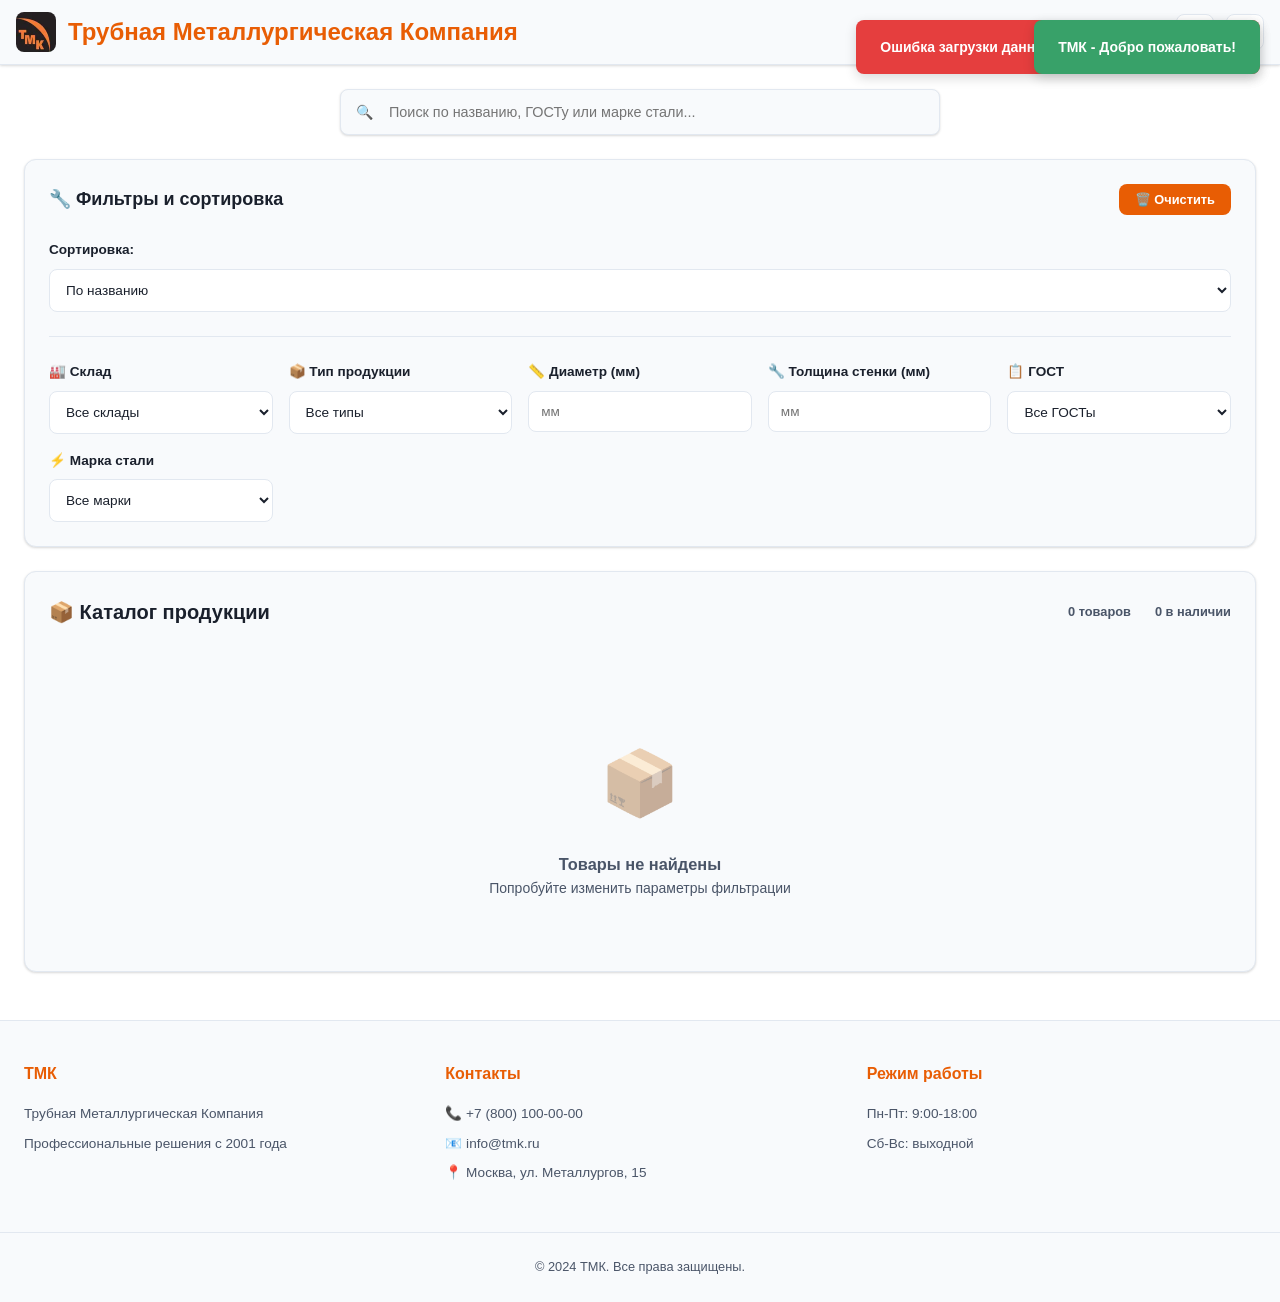
==== index.html @ ac58e437 "update" ====
<!DOCTYPE html>
<html lang="ru">
<head>
    <meta charset="UTF-8">
    <meta name="viewport" content="width=device-width, initial-scale=1.0">
    <title>ТМК - Трубная Металлургическая Компания</title>
    <script src="https://telegram.org/js/telegram-web-app.js"></script>
    <link rel="stylesheet" href="styles.css">
</head>
<body>
    <div class="app">
        <!-- Header -->
        <header class="header">
            <div class="header-content">
                <div class="logo">
                    <img src="logo.png" alt="ТМК" class="logo-image">
                    <h1>Трубная Металлургическая Компания</h1>
                </div>
                <div class="header-actions">
                    <button class="theme-toggle" id="themeToggle">
                        <span class="theme-icon">🌙</span>
                    </button>
                    <button class="cart-btn" id="cartBtn">
                        <span class="cart-icon">🛒</span>
                        <span class="cart-count" id="cartCount">0</span>
                    </button>
                </div>
            </div>
        </header>

        <!-- Main Content -->
        <main class="main">
            <!-- Search Section -->
            <section class="search-section">
                <div class="search-container">
                    <input type="text" id="searchInput" placeholder="Поиск по названию, ГОСТу или марке стали..." class="search-input">
                    <div class="search-icon">🔍</div>
                </div>
            </section>

            <!-- Filters & Sorting -->
            <section class="filters-section">
                <div class="section-card">
                    <div class="filters-header">
                        <h3>🔧 Фильтры и сортировка</h3>
                        <button class="clear-filters" id="clearFilters">🗑️ Очистить</button>
                    </div>
                    
                    <!-- Sorting Controls -->
                    <div class="sorting-controls">
                        <div class="filter-group">
                            <label>Сортировка:</label>
                            <select id="sortBy" class="filter-select">
                                <option value="name">По названию</option>
                                <option value="price">По цене (возрастание)</option>
                                <option value="price-desc">По цене (убывание)</option>
                                <option value="diameter">По диаметру</option>
                                <option value="thickness">По толщине стенки</option>
                                <option value="stock">По наличию</option>
                            </select>
                        </div>
                    </div>
                    
                    <div class="filters-grid">
                        <div class="filter-group">
                            <label>🏭 Склад</label>
                            <select id="stockFilter" class="filter-select">
                                <option value="">Все склады</option>
                            </select>
                        </div>
                        <div class="filter-group">
                            <label>📦 Тип продукции</label>
                            <select id="typeFilter" class="filter-select">
                                <option value="">Все типы</option>
                            </select>
                        </div>
                        <div class="filter-group">
                            <label>📏 Диаметр (мм)</label>
                            <input type="number" id="diameterFilter" class="filter-input" placeholder="мм" min="0">
                        </div>
                        <div class="filter-group">
                            <label>🔧 Толщина стенки (мм)</label>
                            <input type="number" id="thicknessFilter" class="filter-input" placeholder="мм" min="0">
                        </div>
                        <div class="filter-group">
                            <label>📋 ГОСТ</label>
                            <select id="gostFilter" class="filter-select">
                                <option value="">Все ГОСТы</option>
                            </select>
                        </div>
                        <div class="filter-group">
                            <label>⚡ Марка стали</label>
                            <select id="steelFilter" class="filter-select">
                                <option value="">Все марки</option>
                            </select>
                        </div>
                    </div>
                </div>
            </section>

            <!-- Products -->
            <section class="products-section">
                <div class="section-card">
                    <div class="section-header">
                        <h2>📦 Каталог продукции</h2>
                        <div class="products-stats">
                            <span class="stat" id="productsCount">0 товаров</span>
                            <span class="stat" id="availableCount">0 в наличии</span>
                        </div>
                    </div>

                    <div class="products-grid" id="productsGrid">
                        <!-- Products will be loaded here -->
                    </div>

                    <div class="loading" id="loading">
                        <div class="spinner"></div>
                        <p>Загрузка каталога...</p>
                    </div>

                    <div class="empty-state" id="emptyState" style="display: none;">
                        <div class="empty-icon">📦</div>
                        <h3>Товары не найдены</h3>
                        <p>Попробуйте изменить параметры фильтрации</p>
                    </div>
                </div>
            </section>
        </main>

        <!-- Footer -->
        <footer class="footer">
            <div class="footer-content">
                <div class="footer-section">
                    <h4>ТМК</h4>
                    <p>Трубная Металлургическая Компания</p>
                    <p>Профессиональные решения с 2001 года</p>
                </div>
                <div class="footer-section">
                    <h4>Контакты</h4>
                    <p>📞 +7 (800) 100-00-00</p>
                    <p>📧 info@tmk.ru</p>
                    <p>📍 Москва, ул. Металлургов, 15</p>
                </div>
                <div class="footer-section">
                    <h4>Режим работы</h4>
                    <p>Пн-Пт: 9:00-18:00</p>
                    <p>Сб-Вс: выходной</p>
                </div>
            </div>
            <div class="footer-bottom">
                <p>&copy; 2024 ТМК. Все права защищены.</p>
            </div>
        </footer>

        <!-- Modals -->
        <div class="modal" id="productModal">
            <div class="modal-content">
                <div class="modal-header">
                    <h3 id="productModalTitle">Добавить в корзину</h3>
                    <button class="close-modal" id="closeProductModal">×</button>
                </div>
                <div class="modal-body">
                    <div class="product-details" id="productDetails"></div>
                    <div class="quantity-section">
                        <label>Количество:</label>
                        <div class="quantity-tabs">
                            <button class="tab-btn active" data-unit="meters">📏 Метры</button>
                            <button class="tab-btn" data-unit="tons">⚖️ Тонны</button>
                        </div>
                        <div class="quantity-input">
                            <input type="number" id="quantity" min="0.01" step="0.01" value="1" oninput="validateQuantity(this)">
                            <span id="quantityUnit">м</span>
                        </div>
                        <div class="stock-info" id="stockInfo">
                            Доступно: <span id="availableStock">0</span> <span id="stockUnit">м</span>
                        </div>
                        <div class="price-info">
                            <div class="price-row">
                                <span>Цена за ед.:</span>
                                <span id="unitPrice">0 ₽</span>
                            </div>
                            <div class="price-row">
                                <span>Скидка:</span>
                                <span id="discountAmount">0%</span>
                            </div>
                            <div class="price-row total">
                                <span>Итого:</span>
                                <span id="totalPrice">0 ₽</span>
                            </div>
                        </div>
                    </div>
                </div>
                <div class="modal-footer">
                    <button class="btn secondary" id="cancelAdd">Отмена</button>
                    <button class="btn primary" id="addToCart">Добавить в корзину</button>
                </div>
            </div>
        </div>

        <div class="modal" id="cartModal">
            <div class="modal-content">
                <div class="modal-header">
                    <h3>🛒 Корзина</h3>
                    <button class="close-modal" id="closeCartModal">×</button>
                </div>
                <div class="modal-body">
                    <div class="cart-items" id="cartItems">
                        <!-- Cart items will appear here -->
                    </div>
                    <div class="cart-total">
                        <div class="total-row">
                            <span>Сумма:</span>
                            <span id="subtotal">0 ₽</span>
                        </div>
                        <div class="total-row discount">
                            <span>Скидка:</span>
                            <span id="discount">0 ₽</span>
                        </div>
                        <div class="total-row final">
                            <span>Итого:</span>
                            <span id="finalTotal">0 ₽</span>
                        </div>
                    </div>
                </div>
                <div class="modal-footer">
                    <button class="btn secondary" id="continueShopping">Продолжить покупки</button>
                    <button class="btn primary" id="checkout">Оформить заказ</button>
                </div>
            </div>
        </div>

        <div class="modal" id="checkoutModal">
            <div class="modal-content">
                <div class="modal-header">
                    <h3>🚀 Оформление заказа</h3>
                    <button class="close-modal" id="closeCheckoutModal">×</button>
                </div>
                <div class="modal-body">
                    <form class="checkout-form" id="checkoutForm">
                        <div class="form-group">
                            <label>👤 ФИО *</label>
                            <input type="text" id="customerName" required 
                                   placeholder="Иванов Иван Иванович"
                                   oninput="app.validateField(this)">
                        </div>
                        <div class="form-group">
                            <label>📞 Телефон *</label>
                            <input type="tel" id="customerPhone" required 
                                   placeholder="+7 (999) 999-99-99"
                                   oninput="app.validateField(this)">
                        </div>
                        <div class="form-group">
                            <label>📧 Email *</label>
                            <input type="email" id="customerEmail" required 
                                   placeholder="ivanov@example.ru"
                                   oninput="app.validateField(this)">
                        </div>
                        <div class="form-group">
                            <label>🏢 Компания</label>
                            <input type="text" id="customerCompany" 
                                   placeholder="Название вашей компании">
                        </div>
                        <div class="form-group">
                            <label>📍 Адрес доставки</label>
                            <textarea id="deliveryAddress" 
                                      placeholder="Город, улица, дом, квартира"></textarea>
                        </div>
                        <div class="form-group">
                            <label>💬 Комментарий к заказу</label>
                            <textarea id="orderComment" 
                                      placeholder="Дополнительные пожелания или комментарии"></textarea>
                        </div>
                        
                        <!-- Капча -->
                        <div class="form-group">
                            <label>🔒 Подтвердите, что вы не робот *</label>
                            <div class="captcha-container">
                                <div class="captcha-question" id="captchaQuestion">
                                    <!-- Вопрос капчи будет сгенерирован автоматически -->
                                </div>
                                <input type="text" id="captchaAnswer" required 
                                       placeholder="Введите ответ"
                                       oninput="app.validateCaptcha(this)">
                                <button type="button" class="btn secondary" id="refreshCaptcha" 
                                        onclick="app.generateCaptcha()">🔄 Обновить</button>
                            </div>
                            <div class="captcha-hint" id="captchaHint"></div>
                        </div>
                    </form>
                </div>
                <div class="modal-footer">
                    <button class="btn secondary" id="backToCart">Назад к корзине</button>
                                        <!-- Кнопка для экспорта корзины в JSON -->
                    <button class="btn secondary" onclick="exportCartToJSON()">📥 Экспорт корзины в JSON</button>

                    <!-- Секция для импорта -->
                    <div class="import-section" style="margin-top: 20px;">
                        <h4>Импорт корзины из JSON</h4>
                        <input type="file" id="jsonFileInput" accept=".json" style="display: none;">
                        <button class="btn secondary" onclick="document.getElementById('jsonFileInput').click()">
                            📤 Импорт корзины
                        </button>
                    </div>

                    <script>
                    // Функция экспорта корзины в JSON
                    function exportCartToJSON() {
                        const jsonData = cartManager.exportToJSON();
                        const blob = new Blob([jsonData], { type: 'application/json' });
                        const url = URL.createObjectURL(blob);
                        
                        const a = document.createElement('a');
                        a.href = url;
                        a.download = `tmk_cart_${new Date().toISOString().split('T')[0]}.json`;
                        a.click();
                        
                        URL.revokeObjectURL(url);
                        
                        alert('Корзина экспортирована в JSON файл');
                    }

                    // Обработчик импорта JSON
                    document.getElementById('jsonFileInput').addEventListener('change', function(e) {
                        const file = e.target.files[0];
                        if (file) {
                            const reader = new FileReader();
                            reader.onload = function(e) {
                                try {
                                    const success = cartManager.importFromJSON(e.target.result);
                                    if (success) {
                                        alert('Корзина успешно импортирована из JSON файла');
                                        updateCartDisplay();
                                    } else {
                                        alert('Ошибка импорта корзины. Проверьте формат файла.');
                                    }
                                } catch (error) {
                                    alert('Ошибка при чтении JSON файла: ' + error.message);
                                }
                            };
                            reader.readAsText(file);
                        }
                    });
                    </script>
                </div>
            </div>
        </div>
    </div>

    <script src="script.js"></script>
</body>
</html>
---- styles.css ----
* {
    margin: 0;
    padding: 0;
    box-sizing: border-box;
}

:root {
    --primary: #e85d04;
    --primary-dark: #dc2f02;
    --primary-light: #e85d04;
    --secondary: #2D3748;
    --background: #FFFFFF;
    --surface: #F8FAFC;
    --surface-light: #FFFFFF;
    --text: #1A202C;
    --text-secondary: #4A5568;
    --border: #E2E8F0;
    --success: #38A169;
    --error: #e85d04;
    --warning: #DD6B20;
    --info: #3182CE;
    --shadow: 0 1px 3px 0 rgba(0, 0, 0, 0.1), 0 1px 2px 0 rgba(0, 0, 0, 0.06);
    --shadow-md: 0 4px 6px -1px rgba(0, 0, 0, 0.1), 0 2px 4px -1px rgba(0, 0, 0, 0.06);
    --shadow-lg: 0 10px 15px -3px rgba(0, 0, 0, 0.1), 0 4px 6px -2px rgba(0, 0, 0, 0.05);
    --radius: 8px;
    --radius-lg: 12px;
}

[data-theme="dark"] {
    --primary: #e85d04;
    --primary-dark: #e85d04;
    --primary-light: #e85d04;
    --secondary: #E2E8F0;
    --background: #1A202C;
    --surface: #2D3748;
    --surface-light: #4A5568;
    --text: #F7FAFC;
    --text-secondary: #CBD5E0;
    --border: #4A5568;
    --success: #68D391;
    --error: #e85d04;
    --warning: #F6AD55;
    --info: #63B3ED;
    --shadow: 0 1px 3px 0 rgba(0, 0, 0, 0.3), 0 1px 2px 0 rgba(0, 0, 0, 0.2);
    --shadow-md: 0 4px 6px -1px rgba(0, 0, 0, 0.3), 0 2px 4px -1px rgba(0, 0, 0, 0.2);
    --shadow-lg: 0 10px 15px -3px rgba(0, 0, 0, 0.3), 0 4px 6px -2px rgba(0, 0, 0, 0.2);
}

body {
    font-family: 'Inter', -apple-system, BlinkMacSystemFont, 'Segoe UI', Roboto, sans-serif;
    background: var(--background);
    color: var(--text);
    line-height: 1.6;
    transition: all 0.3s ease;
    font-size: 14px;
}

.app {
    max-width: 100%;
    min-height: 100vh;
    display: flex;
    flex-direction: column;
}

/* Header */
.header {
    background: var(--surface);
    border-bottom: 1px solid var(--border);
    padding: 0.75rem 1rem;
    position: sticky;
    top: 0;
    z-index: 100;
    box-shadow: var(--shadow);
}

.header-content {
    display: flex;
    justify-content: space-between;
    align-items: center;
    max-width: 1400px;
    margin: 0 auto;
}

.logo {
    display: flex;
    align-items: center;
    gap: 0.75rem;
}

.logo-image {
    width: 40px;
    height: 40px;
    border-radius: var(--radius);
    object-fit: contain;
}

.logo h1 {
    font-size: 1.5rem;
    font-weight: 700;
    color: var(--primary);
}

.header-actions {
    display: flex;
    align-items: center;
    gap: 0.75rem;
}

.theme-toggle, .cart-btn {
    background: var(--surface-light);
    border: 1px solid var(--border);
    border-radius: var(--radius);
    padding: 0.6rem;
    cursor: pointer;
    transition: all 0.2s ease;
    display: flex;
    align-items: center;
    justify-content: center;
}

.theme-toggle:hover, .cart-btn:hover {
    border-color: var(--primary);
    transform: translateY(-1px);
}

.cart-btn {
    position: relative;
}

.cart-count {
    position: absolute;
    top: -5px;
    right: -5px;
    background: var(--primary);
    color: white;
    border-radius: 50%;
    width: 18px;
    height: 18px;
    font-size: 0.7rem;
    display: flex;
    align-items: center;
    justify-content: center;
    font-weight: 700;
    border: 2px solid var(--surface);
}

/* Main Content */
.main {
    flex: 1;
    max-width: 1400px;
    margin: 0 auto;
    padding: 1.5rem;
    width: 100%;
}

/* Hero Section */
.hero-section {
    background: linear-gradient(135deg, var(--primary) 0%, var(--primary-dark) 100%);
    border-radius: var(--radius-lg);
    padding: 2.5rem 2rem;
    margin-bottom: 2rem;
    text-align: center;
    color: white;
    box-shadow: var(--shadow-lg);
}

.hero-content h2 {
    font-size: 1.75rem;
    font-weight: 700;
    margin-bottom: 0.5rem;
}

.hero-content p {
    font-size: 1rem;
    opacity: 0.9;
}

/* Search */
.search-section {
    margin-bottom: 1.5rem;
}

.search-container {
    position: relative;
    max-width: 600px;
    margin: 0 auto;
}

.search-input {
    width: 100%;
    padding: 0.875rem 1rem 0.875rem 3rem;
    background: var(--surface);
    border: 1px solid var(--border);
    border-radius: var(--radius);
    color: var(--text);
    font-size: 0.9rem;
    transition: all 0.2s ease;
    box-shadow: var(--shadow);
}

.search-input:focus {
    outline: none;
    border-color: var(--primary);
    box-shadow: 0 0 0 3px rgba(227, 6, 19, 0.1);
}

.search-icon {
    position: absolute;
    left: 1rem;
    top: 50%;
    transform: translateY(-50%);
    color: var(--text-secondary);
}

/* Section Cards */
.section-card {
    background: var(--surface);
    border: 1px solid var(--border);
    border-radius: var(--radius-lg);
    padding: 1.5rem;
    margin-bottom: 1.5rem;
    box-shadow: var(--shadow);
}

/* Filters & Sorting */
.filters-header {
    display: flex;
    justify-content: space-between;
    align-items: center;
    margin-bottom: 1.5rem;
}

.filters-header h3 {
    font-size: 1.125rem;
    font-weight: 600;
}

.clear-filters {
    background: var(--error);
    color: white;
    border: none;
    padding: 0.5rem 1rem;
    border-radius: var(--radius);
    cursor: pointer;
    font-size: 0.8rem;
    font-weight: 600;
    transition: all 0.2s ease;
}

.clear-filters:hover {
    background: #C53030;
    transform: translateY(-1px);
}

.sorting-controls {
    display: flex;
    gap: 1rem;
    margin-bottom: 1.5rem;
    padding-bottom: 1.5rem;
    border-bottom: 1px solid var(--border);
}

.sorting-controls .filter-group {
    flex: 1;
}

.filters-grid {
    display: grid;
    grid-template-columns: repeat(auto-fit, minmax(200px, 1fr));
    gap: 1rem;
}

.filter-group {
    display: flex;
    flex-direction: column;
}

.filter-group label {
    font-weight: 600;
    margin-bottom: 0.5rem;
    color: var(--text);
    font-size: 0.85rem;
}

.filter-select, .filter-input {
    width: 100%;
    padding: 0.75rem;
    background: var(--surface-light);
    border: 1px solid var(--border);
    border-radius: var(--radius);
    color: var(--text);
    font-size: 0.85rem;
    transition: all 0.2s ease;
}

.filter-select:focus, .filter-input:focus {
    outline: none;
    border-color: var(--primary);
    box-shadow: 0 0 0 2px rgba(227, 6, 19, 0.1);
}

.filter-input[type="number"]::-webkit-outer-spin-button,
.filter-input[type="number"]::-webkit-inner-spin-button {
    -webkit-appearance: none;
    margin: 0;
}

.filter-input[type="number"] {
    -moz-appearance: textfield;
}

/* Products */
.section-header {
    display: flex;
    justify-content: space-between;
    align-items: center;
    margin-bottom: 1.5rem;
    flex-wrap: wrap;
    gap: 1rem;
}

.section-header h2 {
    font-size: 1.25rem;
    font-weight: 600;
}

.products-stats {
    display: flex;
    gap: 1.5rem;
}

.stat {
    color: var(--text-secondary);
    font-size: 0.8rem;
    font-weight: 600;
}

.products-grid {
    display: grid;
    grid-template-columns: repeat(auto-fill, minmax(320px, 1fr));
    gap: 1.5rem;
    margin-bottom: 2rem;
}

.product-card {
    background: var(--surface-light);
    border: 1px solid var(--border);
    border-radius: var(--radius);
    padding: 1.25rem;
    cursor: pointer;
    transition: all 0.3s ease;
    position: relative;
    overflow: hidden;
    display: flex;
    flex-direction: column;
    height: 100%;
}

.product-card::before {
    content: '';
    position: absolute;
    top: 0;
    left: 0;
    right: 0;
    height: 3px;
    background: linear-gradient(135deg, var(--primary) 0%, var(--primary-dark) 100%);
    transform: scaleX(0);
    transition: transform 0.3s ease;
}

.product-card:hover {
    border-color: var(--primary);
    transform: translateY(-4px);
    box-shadow: var(--shadow-lg);
}

.product-card:hover::before {
    transform: scaleX(1);
}

.product-header {
    display: flex;
    justify-content: space-between;
    align-items: flex-start;
    margin-bottom: 1rem;
    gap: 1rem;
}

.product-name {
    font-weight: 600;
    font-size: 0.95rem;
    line-height: 1.4;
    flex: 1;
}

.product-price {
    font-weight: 700;
    font-size: 1.1rem;
    color: var(--primary);
    white-space: nowrap;
}

.product-specs {
    color: var(--text-secondary);
    font-size: 0.8rem;
    margin-bottom: 1rem;
    flex-grow: 1;
}

.product-specs div {
    margin-bottom: 0.25rem;
    display: flex;
    align-items: center;
    gap: 0.5rem;
}

.product-stock {
    display: flex;
    justify-content: space-between;
    align-items: center;
    margin-bottom: 1rem;
}

.stock-status {
    font-size: 0.75rem;
    font-weight: 600;
    padding: 0.3rem 0.6rem;
    border-radius: 20px;
    border: 1px solid;
}

.stock-available {
    background: rgba(56, 161, 105, 0.1);
    color: var(--success);
    border-color: var(--success);
}

.stock-low {
    background: rgba(221, 107, 32, 0.1);
    color: var(--warning);
    border-color: var(--warning);
}

.stock-none {
    background: rgba(229, 62, 62, 0.1);
    color: var(--error);
    border-color: var(--error);
}

.discount-badge {
    background: linear-gradient(135deg, var(--primary) 0%, var(--primary-dark) 100%);
    color: white;
    padding: 0.25rem 0.6rem;
    border-radius: 10px;
    font-size: 0.7rem;
    font-weight: 700;
    margin-bottom: 0.5rem;
    display: inline-block;
}

.add-to-cart {
    width: 100%;
    background: linear-gradient(135deg, var(--primary) 0%, var(--primary-dark) 100%);
    color: white;
    border: none;
    padding: 0.75rem;
    border-radius: var(--radius);
    font-weight: 600;
    cursor: pointer;
    transition: all 0.3s ease;
    display: flex;
    align-items: center;
    justify-content: center;
    gap: 0.5rem;
    margin-top: auto;
    font-size: 0.85rem;
}

.add-to-cart:hover:not(:disabled) {
    transform: translateY(-2px);
    box-shadow: var(--shadow-md);
}

.add-to-cart:disabled {
    background: var(--border);
    cursor: not-allowed;
    transform: none;
}

/* Loading */
.loading {
    text-align: center;
    padding: 3rem;
    color: var(--text-secondary);
}

.spinner {
    border: 3px solid var(--border);
    border-top: 3px solid var(--primary);
    border-radius: 50%;
    width: 50px;
    height: 50px;
    animation: spin 1s linear infinite;
    margin: 0 auto 1rem;
}

@keyframes spin {
    0% { transform: rotate(0deg); }
    100% { transform: rotate(360deg); }
}

.empty-state {
    text-align: center;
    padding: 3rem;
    color: var(--text-secondary);
}

.empty-icon {
    font-size: 4rem;
    margin-bottom: 1rem;
    opacity: 0.5;
}

/* Footer */
.footer {
    background: var(--surface);
    border-top: 1px solid var(--border);
    margin-top: auto;
}

.footer-content {
    max-width: 1400px;
    margin: 0 auto;
    padding: 2.5rem 1.5rem;
    display: grid;
    grid-template-columns: repeat(auto-fit, minmax(250px, 1fr));
    gap: 2rem;
}

.footer-section h4 {
    font-size: 1rem;
    font-weight: 600;
    margin-bottom: 1rem;
    color: var(--primary);
}

.footer-section p {
    margin-bottom: 0.5rem;
    color: var(--text-secondary);
    font-size: 0.85rem;
}

.footer-bottom {
    border-top: 1px solid var(--border);
    padding: 1.5rem;
    text-align: center;
    color: var(--text-secondary);
    font-size: 0.8rem;
}

/* Modals */
.modal {
    display: none;
    position: fixed;
    top: 0;
    left: 0;
    width: 100%;
    height: 100%;
    background: rgba(0, 0, 0, 0.7);
    z-index: 1000;
    backdrop-filter: blur(5px);
}

.modal-content {
    position: absolute;
    top: 50%;
    left: 50%;
    transform: translate(-50%, -50%);
    background: var(--surface);
    border: 1px solid var(--border);
    border-radius: var(--radius-lg);
    width: 90%;
    max-width: 500px;
    max-height: 90vh;
    overflow-y: auto;
    box-shadow: var(--shadow-lg);
}

.modal-header {
    display: flex;
    justify-content: space-between;
    align-items: center;
    padding: 1.25rem 1.5rem;
    border-bottom: 1px solid var(--border);
    background: var(--surface-light);
    border-radius: var(--radius-lg) var(--radius-lg) 0 0;
}

.modal-header h3 {
    font-size: 1.125rem;
    font-weight: 600;
}

.close-modal {
    background: none;
    border: none;
    color: var(--text-secondary);
    font-size: 1.5rem;
    cursor: pointer;
    padding: 0;
    width: 30px;
    height: 30px;
    display: flex;
    align-items: center;
    justify-content: center;
    border-radius: 6px;
    transition: all 0.2s ease;
}

.close-modal:hover {
    background: var(--border);
    color: var(--text);
}

.modal-body {
    padding: 1.5rem;
}

.modal-footer {
    padding: 1.25rem 1.5rem;
    border-top: 1px solid var(--border);
    display: flex;
    gap: 0.75rem;
    justify-content: flex-end;
}

/* Buttons */
.btn {
    padding: 0.75rem 1.25rem;
    border: none;
    border-radius: var(--radius);
    font-weight: 600;
    cursor: pointer;
    transition: all 0.2s ease;
    font-size: 0.85rem;
    display: flex;
    align-items: center;
    gap: 0.5rem;
}

.btn.primary {
    background: linear-gradient(135deg, var(--primary) 0%, var(--primary-dark) 100%);
    color: white;
}

.btn.primary:hover:not(:disabled) {
    transform: translateY(-1px);
    box-shadow: var(--shadow-md);
}

.btn.primary:disabled {
    background: var(--border);
    cursor: not-allowed;
    transform: none;
}

.btn.secondary {
    background: var(--surface-light);
    color: var(--text);
    border: 1px solid var(--border);
}

.btn.secondary:hover {
    background: var(--border);
}

/* Product Modal */
.product-details {
    margin-bottom: 1.5rem;
}

.product-details .product-name {
    font-size: 1.05rem;
    margin-bottom: 1rem;
    color: var(--text);
}

.product-details .product-specs {
    background: var(--surface-light);
    padding: 1.25rem;
    border-radius: var(--radius);
    border: 1px solid var(--border);
    margin-bottom: 1.5rem;
}

.product-details .product-specs div {
    display: flex;
    justify-content: space-between;
    padding: 0.5rem 0;
    border-bottom: 1px solid var(--border);
    font-size: 0.85rem;
}

.product-details .product-specs div:last-child {
    border-bottom: none;
}

.quantity-section label {
    display: block;
    margin-bottom: 0.75rem;
    font-weight: 600;
    font-size: 0.9rem;
}

.quantity-tabs {
    display: flex;
    gap: 0.5rem;
    margin-bottom: 1rem;
}

.tab-btn {
    flex: 1;
    padding: 0.75rem;
    background: var(--surface-light);
    border: 1px solid var(--border);
    border-radius: var(--radius);
    color: var(--text-secondary);
    cursor: pointer;
    transition: all 0.2s ease;
    display: flex;
    align-items: center;
    justify-content: center;
    gap: 0.5rem;
    font-size: 0.8rem;
}

.tab-btn.active {
    background: var(--primary);
    color: white;
    border-color: var(--primary);
    transform: translateY(-1px);
}

.quantity-input {
    display: flex;
    align-items: center;
    gap: 0.75rem;
    margin-bottom: 1rem;
}

.quantity-input input {
    flex: 1;
    padding: 0.75rem;
    background: var(--surface-light);
    border: 1px solid var(--border);
    border-radius: var(--radius);
    color: var(--text);
    text-align: center;
    font-weight: 600;
    transition: all 0.2s ease;
    font-size: 0.9rem;
}

.quantity-input input:focus {
    outline: none;
    border-color: var(--primary);
    box-shadow: 0 0 0 2px rgba(227, 6, 19, 0.1);
}

.quantity-input input:invalid {
    border-color: var(--error);
}

.quantity-input span {
    font-weight: 700;
    min-width: 30px;
    color: var(--text);
    font-size: 0.9rem;
}

.stock-info {
    background: var(--surface-light);
    padding: 0.75rem;
    border-radius: var(--radius);
    margin-bottom: 1.5rem;
    text-align: center;
    border: 1px solid var(--border);
    font-size: 0.8rem;
}

.stock-info.low {
    background: rgba(221, 107, 32, 0.1);
    border-color: var(--warning);
    color: var(--warning);
}

.stock-info.insufficient {
    background: rgba(229, 62, 62, 0.1);
    border-color: var(--error);
    color: var(--error);
}

.price-info {
    background: var(--surface-light);
    padding: 1.25rem;
    border-radius: var(--radius);
    border: 1px solid var(--border);
}

.price-row {
    display: flex;
    justify-content: space-between;
    margin-bottom: 0.75rem;
    font-size: 0.9rem;
}

.price-row.total {
    font-weight: 700;
    font-size: 1rem;
    color: var(--primary);
    border-top: 1px solid var(--border);
    padding-top: 0.75rem;
    margin-top: 0.75rem;
}

/* Cart */
.cart-items {
    max-height: 300px;
    overflow-y: auto;
    margin-bottom: 1.5rem;
}

.cart-item {
    display: flex;
    justify-content: space-between;
    align-items: flex-start;
    padding: 1rem;
    border: 1px solid var(--border);
    border-radius: var(--radius);
    margin-bottom: 0.75rem;
    background: var(--surface-light);
    transition: all 0.2s ease;
}

.cart-item:hover {
    border-color: var(--primary);
}

.cart-item-info {
    flex: 1;
}

.cart-item-name {
    font-weight: 600;
    margin-bottom: 0.5rem;
    font-size: 0.85rem;
    line-height: 1.4;
}

.cart-item-details {
    color: var(--text-secondary);
    font-size: 0.75rem;
    margin-bottom: 0.5rem;
}

.cart-item-quantity {
    display: flex;
    align-items: center;
    gap: 0.75rem;
    margin: 0.5rem 0;
}

.quantity-control {
    background: var(--surface);
    border: 1px solid var(--border);
    color: var(--text);
    width: 28px;
    height: 28px;
    border-radius: 6px;
    cursor: pointer;
    display: flex;
    align-items: center;
    justify-content: center;
    transition: all 0.2s ease;
    font-size: 0.8rem;
}

.quantity-control:hover:not(:disabled) {
    background: var(--primary);
    color: white;
    border-color: var(--primary);
}

.quantity-control:disabled {
    opacity: 0.5;
    cursor: not-allowed;
}

.cart-item-price {
    text-align: right;
    min-width: 100px;
}

.cart-item-total {
    font-weight: 700;
    color: var(--primary);
    font-size: 0.9rem;
}

.cart-item-discount {
    color: var(--success);
    font-size: 0.75rem;
    font-weight: 600;
}

.remove-item {
    background: var(--error);
    color: white;
    border: none;
    padding: 0.3rem 0.6rem;
    border-radius: 6px;
    font-size: 0.75rem;
    cursor: pointer;
    transition: all 0.2s ease;
    margin-top: 0.5rem;
}

.remove-item:hover {
    background: #C53030;
    transform: translateY(-1px);
}

.cart-total {
    background: var(--surface-light);
    padding: 1.25rem;
    border-radius: var(--radius);
    border: 1px solid var(--border);
}

.total-row {
    display: flex;
    justify-content: space-between;
    margin-bottom: 0.75rem;
    font-size: 0.9rem;
}

.total-row.discount {
    color: var(--success);
    font-weight: 600;
}

.total-row.final {
    font-weight: 700;
    font-size: 1.05rem;
    color: var(--primary);
    border-top: 1px solid var(--border);
    padding-top: 0.75rem;
    margin-top: 0.75rem;
}

/* Checkout Form */
.checkout-form {
    display: flex;
    flex-direction: column;
    gap: 1.2rem;
}

.form-group {
    display: flex;
    flex-direction: column;
}

.form-group label {
    margin-bottom: 0.5rem;
    font-weight: 600;
    font-size: 0.85rem;
    display: flex;
    align-items: center;
    gap: 0.5rem;
}

.form-group input,
.form-group textarea {
    padding: 0.75rem;
    background: var(--surface-light);
    border: 1px solid var(--border);
    border-radius: var(--radius);
    color: var(--text);
    font-size: 0.85rem;
    transition: all 0.2s ease;
}

.form-group input:focus,
.form-group textarea:focus {
    outline: none;
    border-color: var(--primary);
    box-shadow: 0 0 0 2px rgba(227, 6, 19, 0.1);
}

.form-group input:invalid {
    border-color: var(--error);
}

.form-group textarea {
    resize: vertical;
    min-height: 80px;
    font-family: inherit;
}

/* Капча */
.captcha-container {
    display: flex;
    flex-direction: column;
    gap: 0.75rem;
    margin-top: 0.5rem;
}

.captcha-question {
    background: var(--surface-light);
    padding: 1rem;
    border-radius: var(--radius);
    border: 2px solid var(--border);
    font-size: 1rem;
    font-weight: 700;
    text-align: center;
    color: var(--primary);
    min-height: 60px;
    display: flex;
    align-items: center;
    justify-content: center;
}

.captcha-container input {
    padding: 0.75rem;
    background: var(--surface-light);
    border: 1px solid var(--border);
    border-radius: var(--radius);
    color: var(--text);
    font-size: 0.9rem;
    text-align: center;
    font-weight: 600;
}

.captcha-container input:focus {
    outline: none;
    border-color: var(--primary);
    box-shadow: 0 0 0 2px rgba(227, 6, 19, 0.1);
}

.captcha-container .btn {
    width: 100%;
    justify-content: center;
}

.captcha-hint {
    font-size: 0.75rem;
    color: var(--text-secondary);
    text-align: center;
    margin-top: 0.5rem;
    min-height: 1rem;
}

.captcha-success {
    color: var(--success);
    font-weight: 600;
}

.captcha-error {
    color: var(--error);
    font-weight: 600;
}

/* Уведомления */
.notification {
    position: fixed;
    top: 20px;
    right: 20px;
    padding: 1rem 1.5rem;
    border-radius: var(--radius);
    color: white;
    font-weight: 600;
    z-index: 1001;
    transform: translateX(400px);
    transition: transform 0.3s ease;
    background: var(--success);
    box-shadow: var(--shadow-lg);
}

.notification.error {
    background: var(--error);
}

.notification.info {
    background: var(--info);
}

.notification.warning {
    background: var(--warning);
}

/* Responsive */
@media (max-width: 768px) {
    .main {
        padding: 1rem;
    }
    
    .filters-grid {
        grid-template-columns: 1fr;
    }
    
    .products-grid {
        grid-template-columns: 1fr;
    }
    
    .section-header {
        flex-direction: column;
        align-items: flex-start;
    }
    
    .products-stats {
        width: 100%;
        justify-content: space-between;
    }
    
    .modal-content {
        width: 95%;
        margin: 1rem;
    }
    
    .modal-footer {
        flex-direction: column;
    }
    
    .btn {
        width: 100%;
        justify-content: center;
    }
    
    .footer-content {
        grid-template-columns: 1fr;
        text-align: center;
    }
    
    .hero-content h2 {
        font-size: 1.5rem;
    }
    
    .hero-content p {
        font-size: 0.9rem;
    }
    
    .sorting-controls {
        flex-direction: column;
    }
    
    .product-header {
        flex-direction: column;
        align-items: flex-start;
    }
    
    .product-price {
        align-self: flex-end;
    }
}

@media (max-width: 480px) {
    .header-content {
        flex-direction: column;
        gap: 1rem;
    }
    
    .header-actions {
        width: 100%;
        justify-content: space-between;
    }
    
    .hero-section {
        padding: 2rem 1rem;
    }
    
    .section-card {
        padding: 1rem;
    }
    
    .filters-header {
        flex-direction: column;
        align-items: flex-start;
        gap: 1rem;
    }
    
    .clear-filters {
        width: 100%;
    }
}
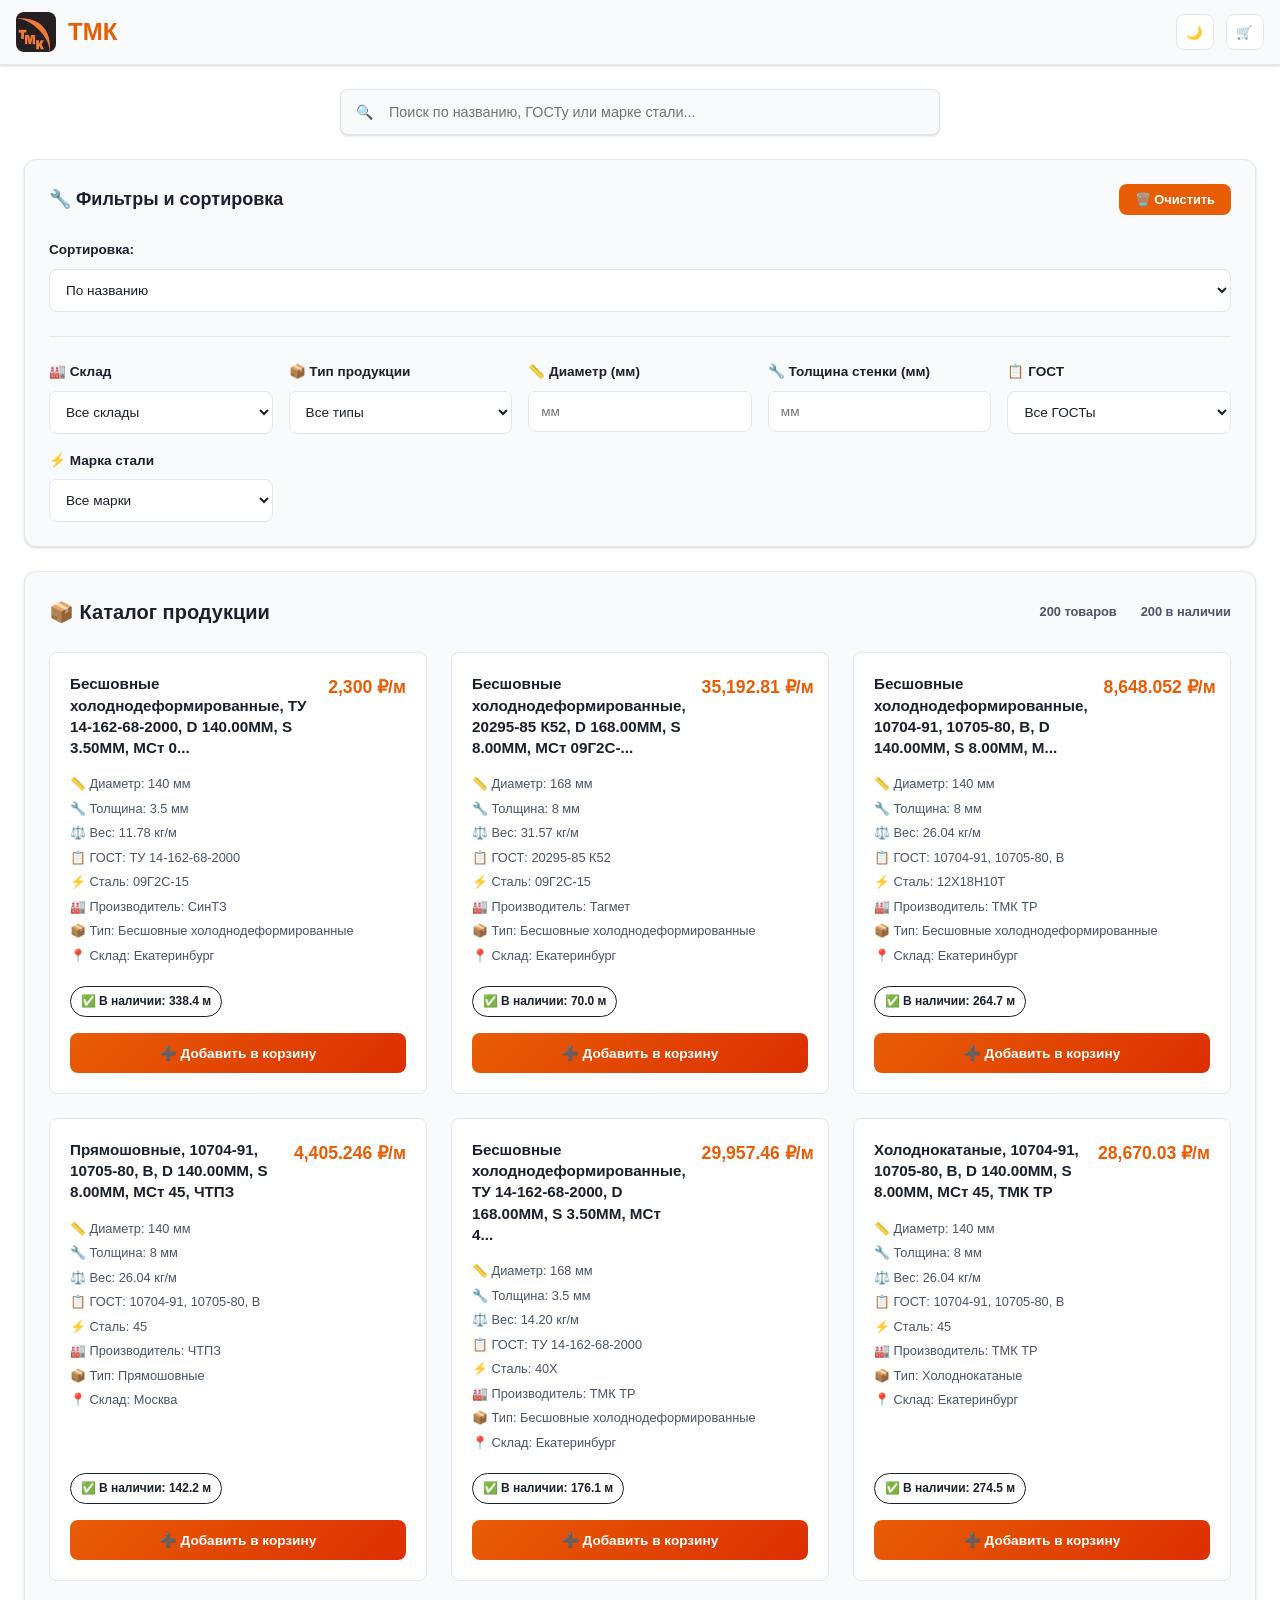
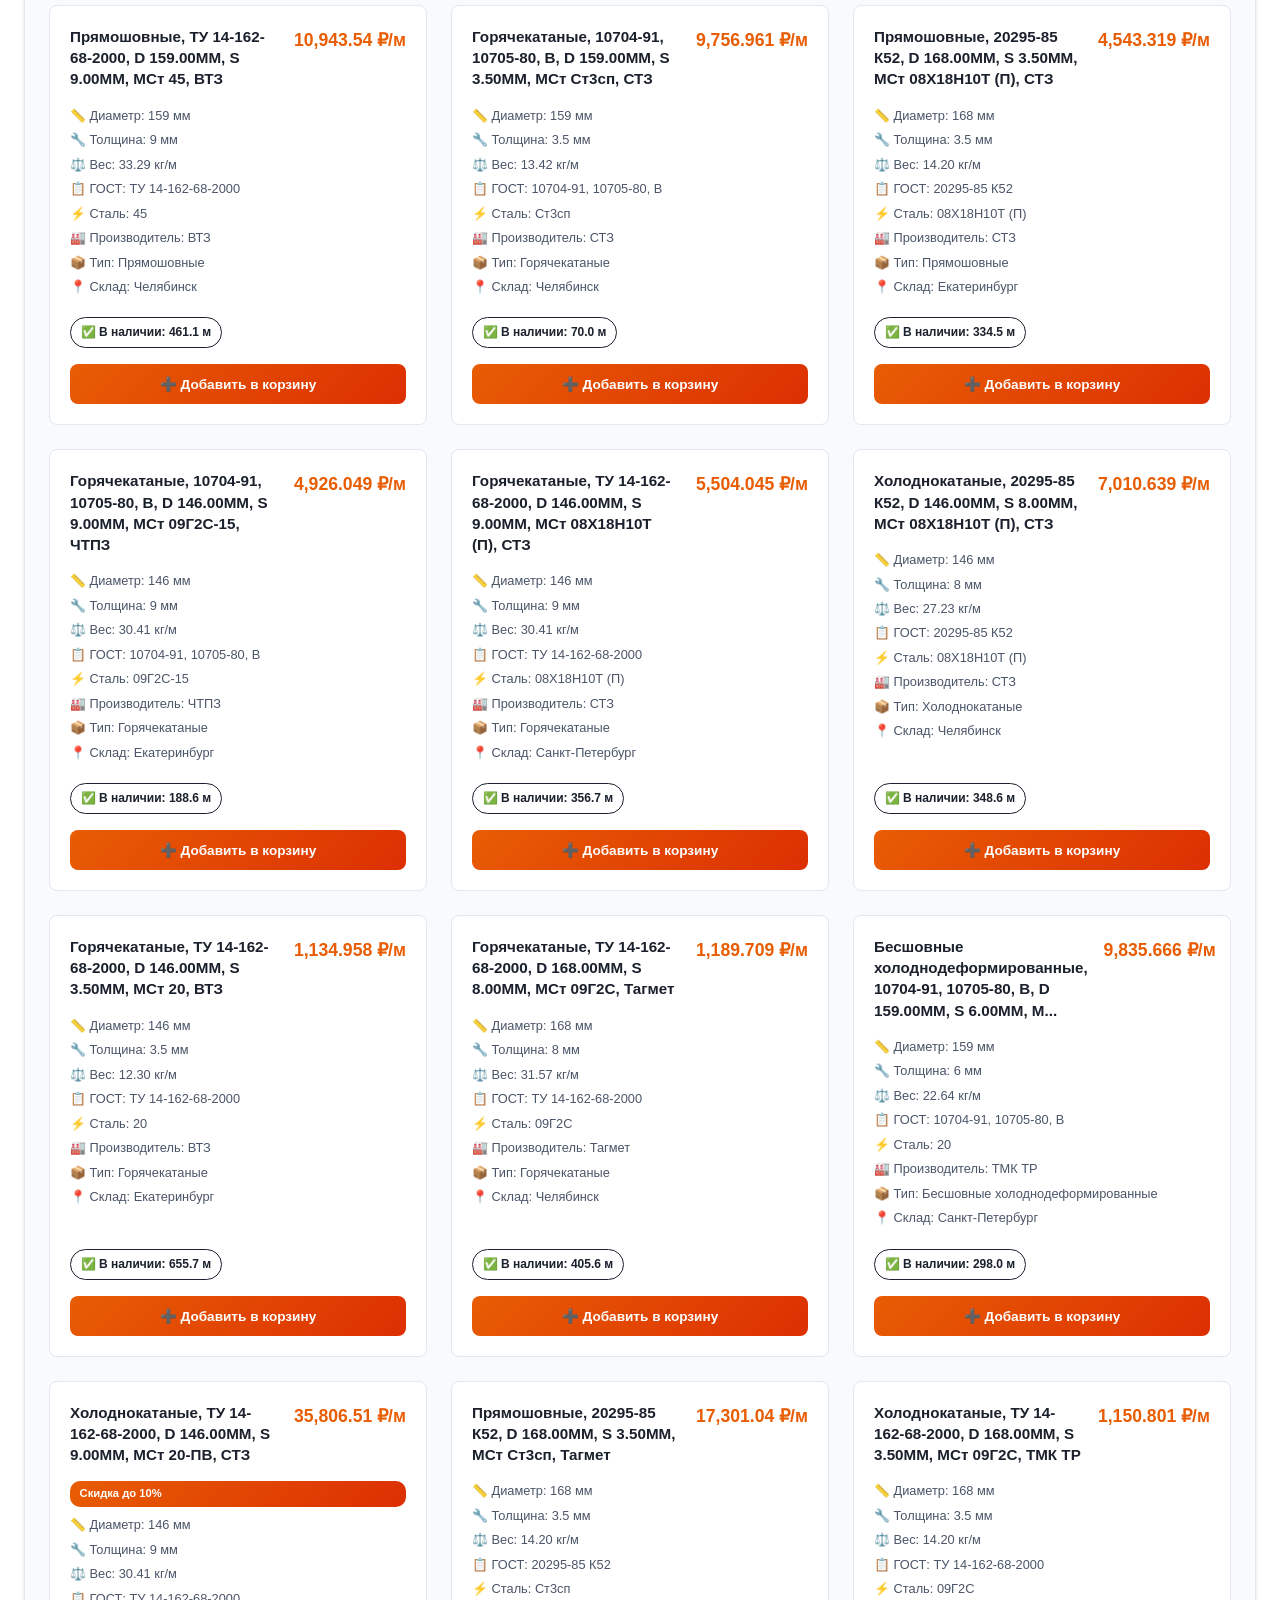
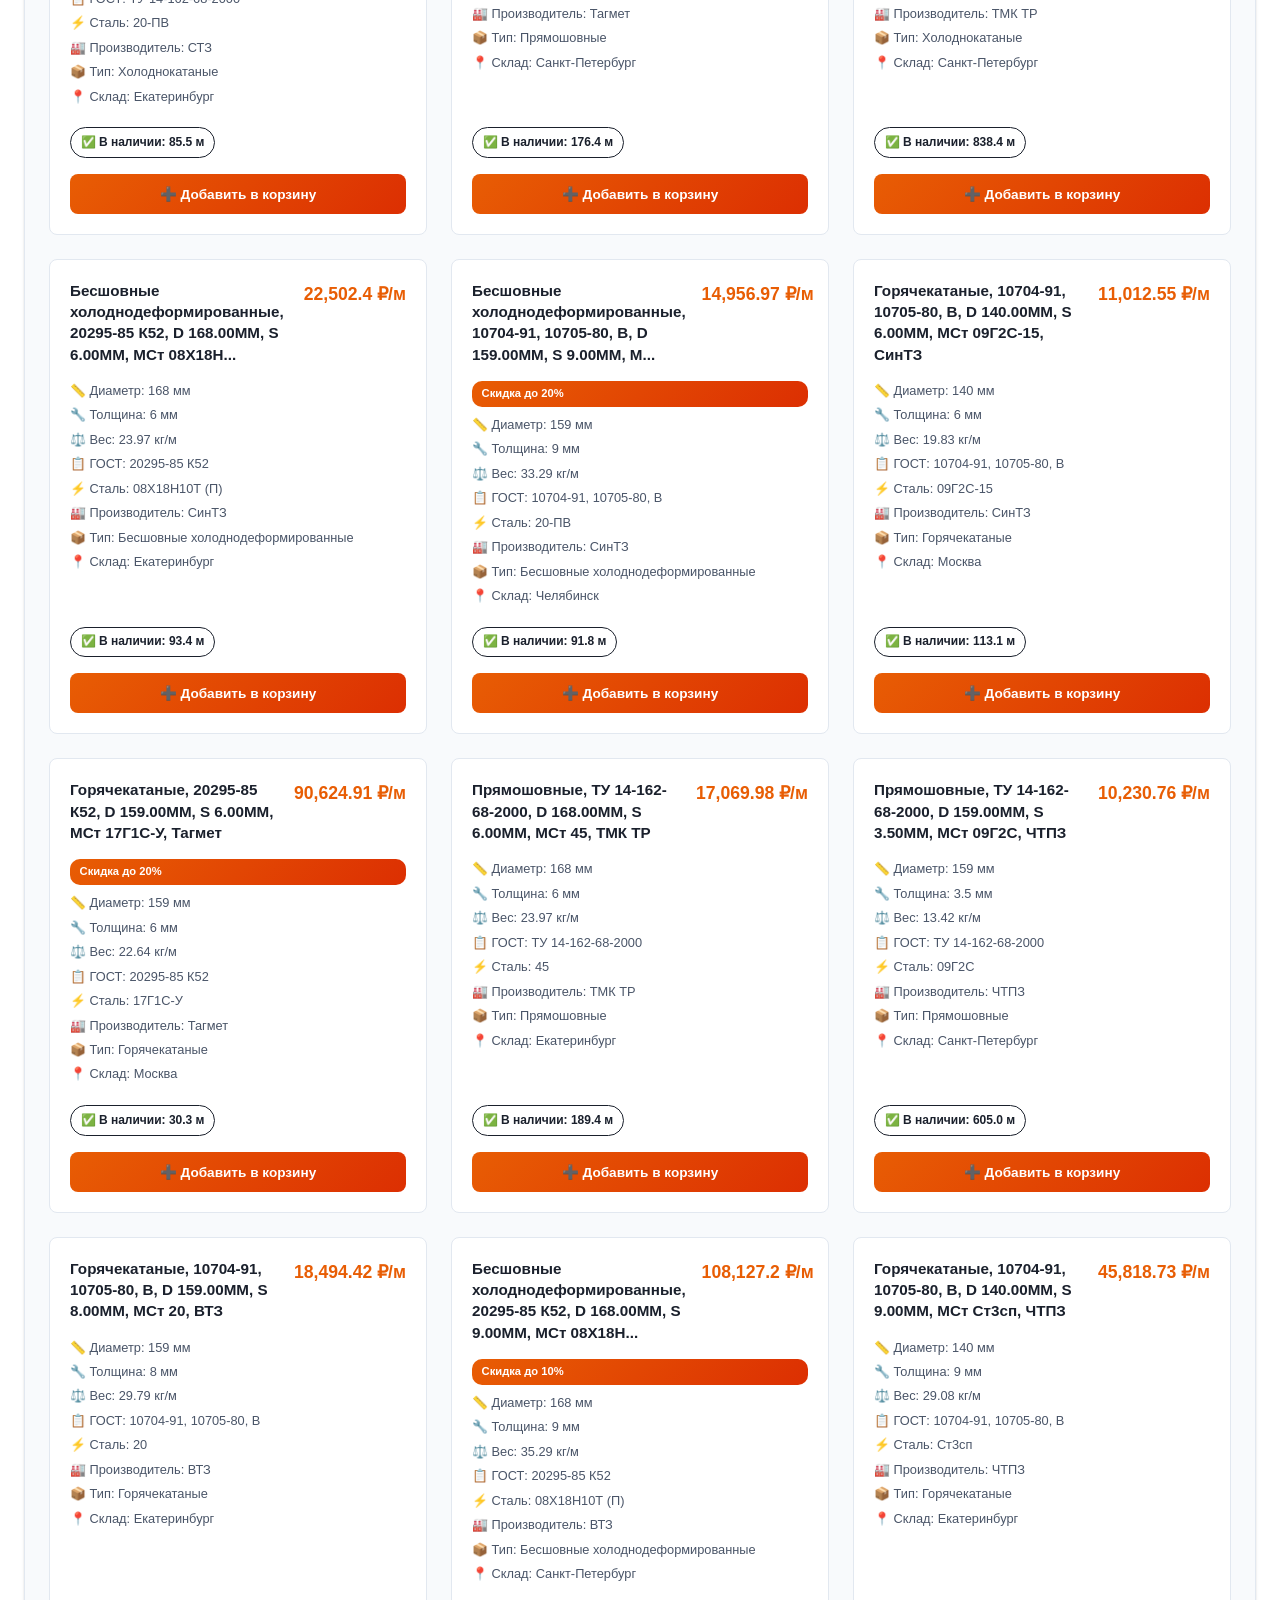
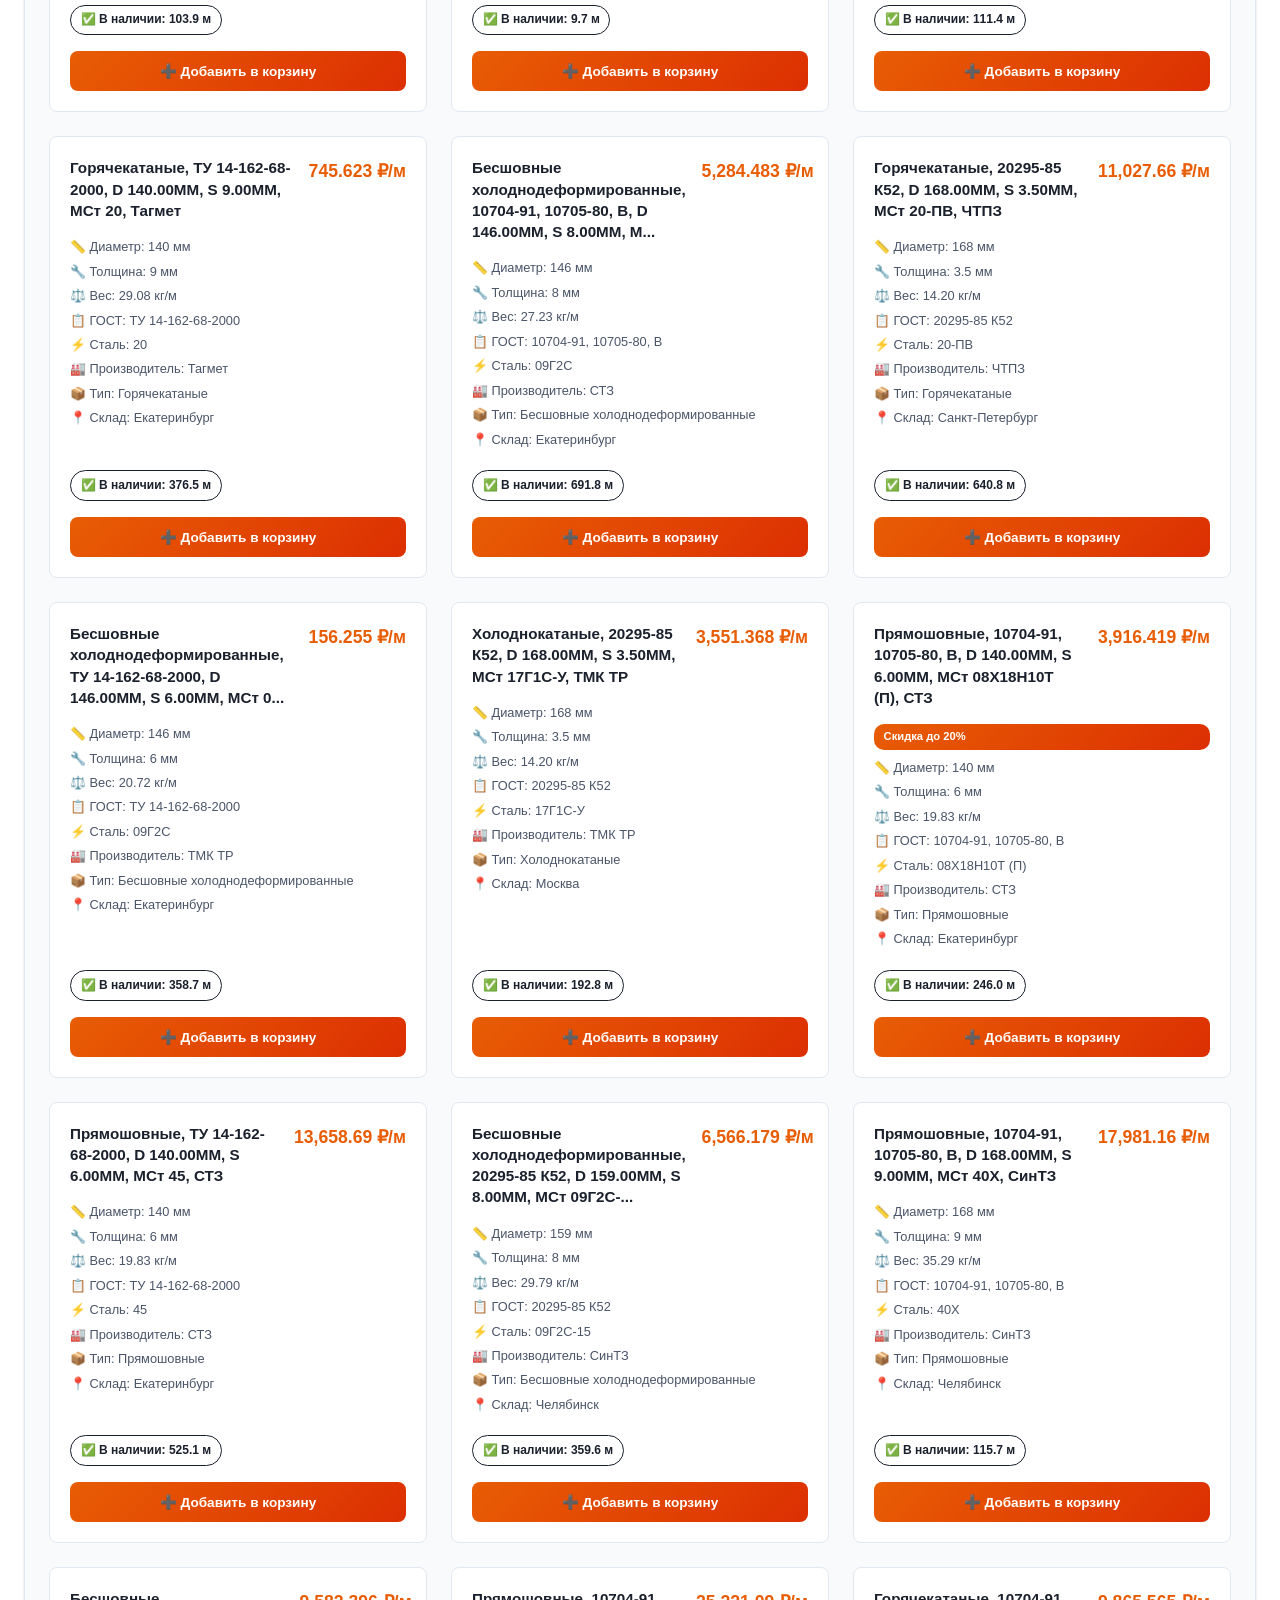
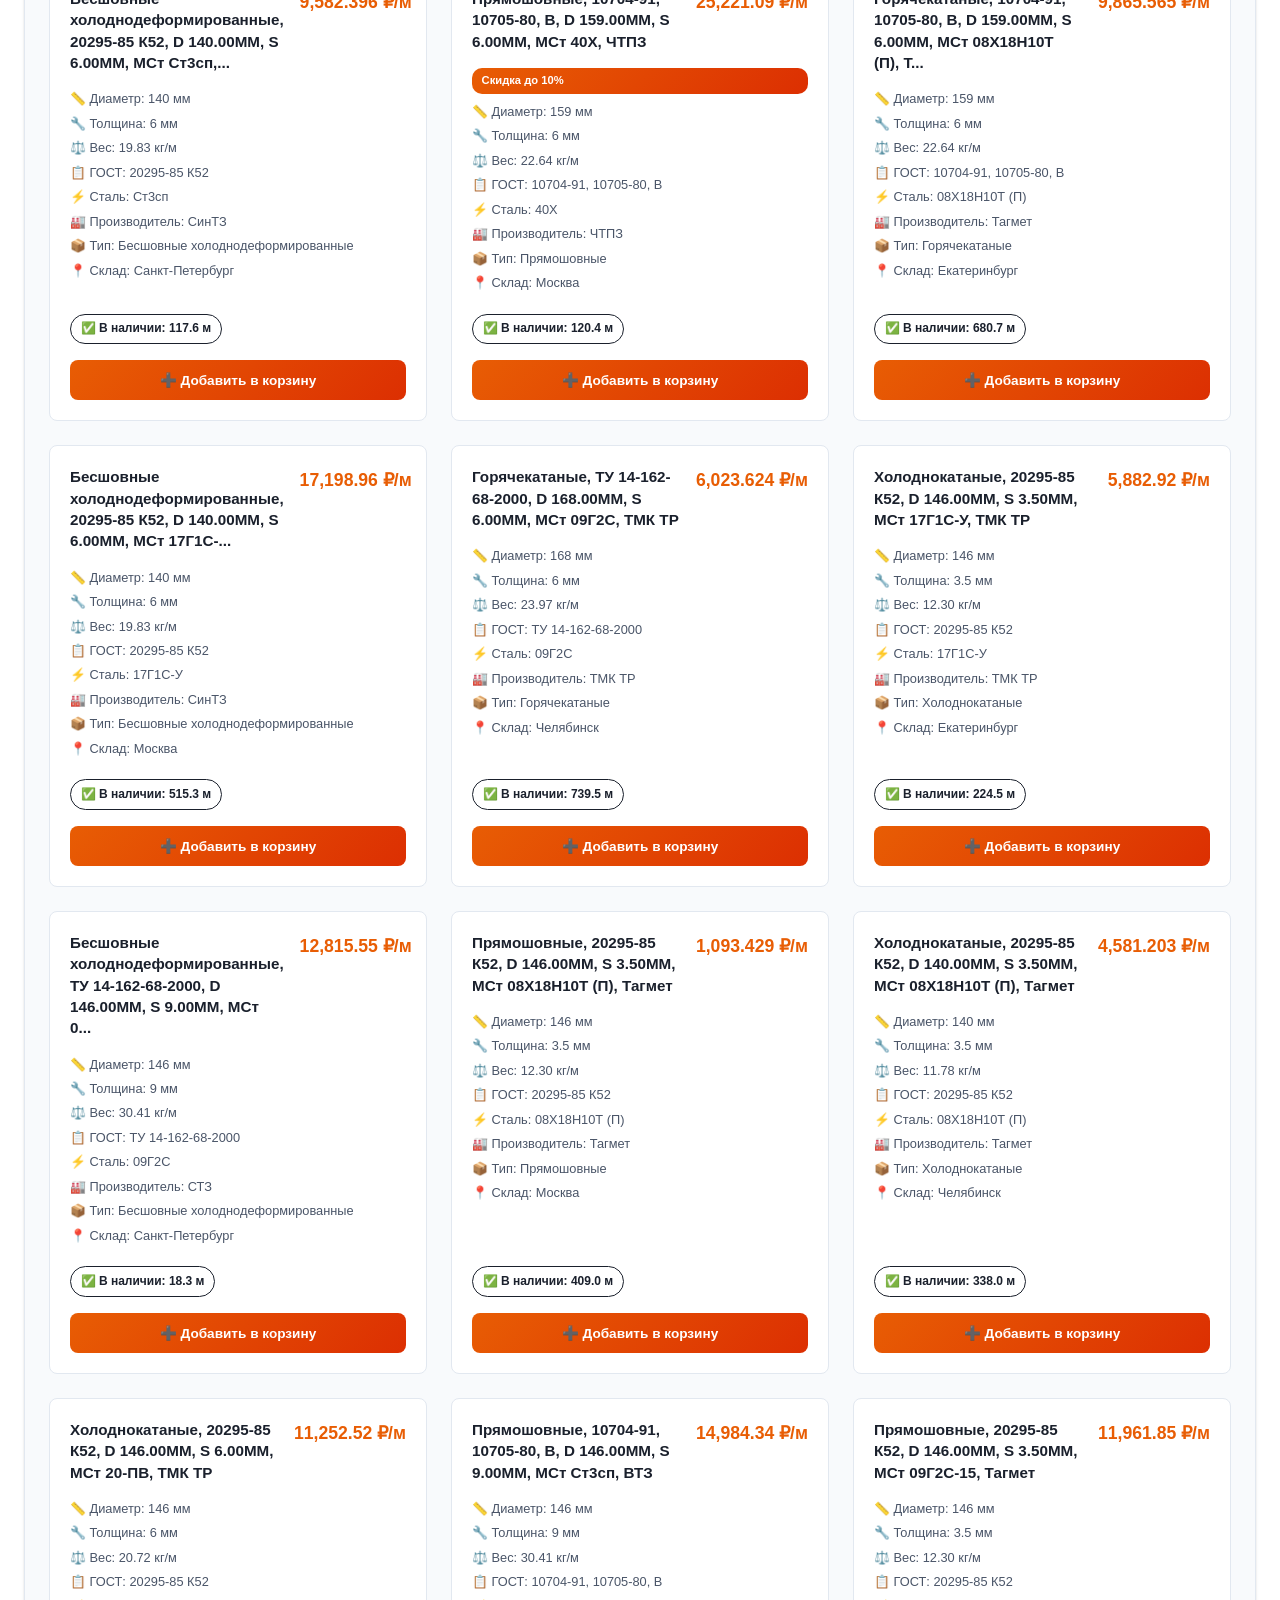
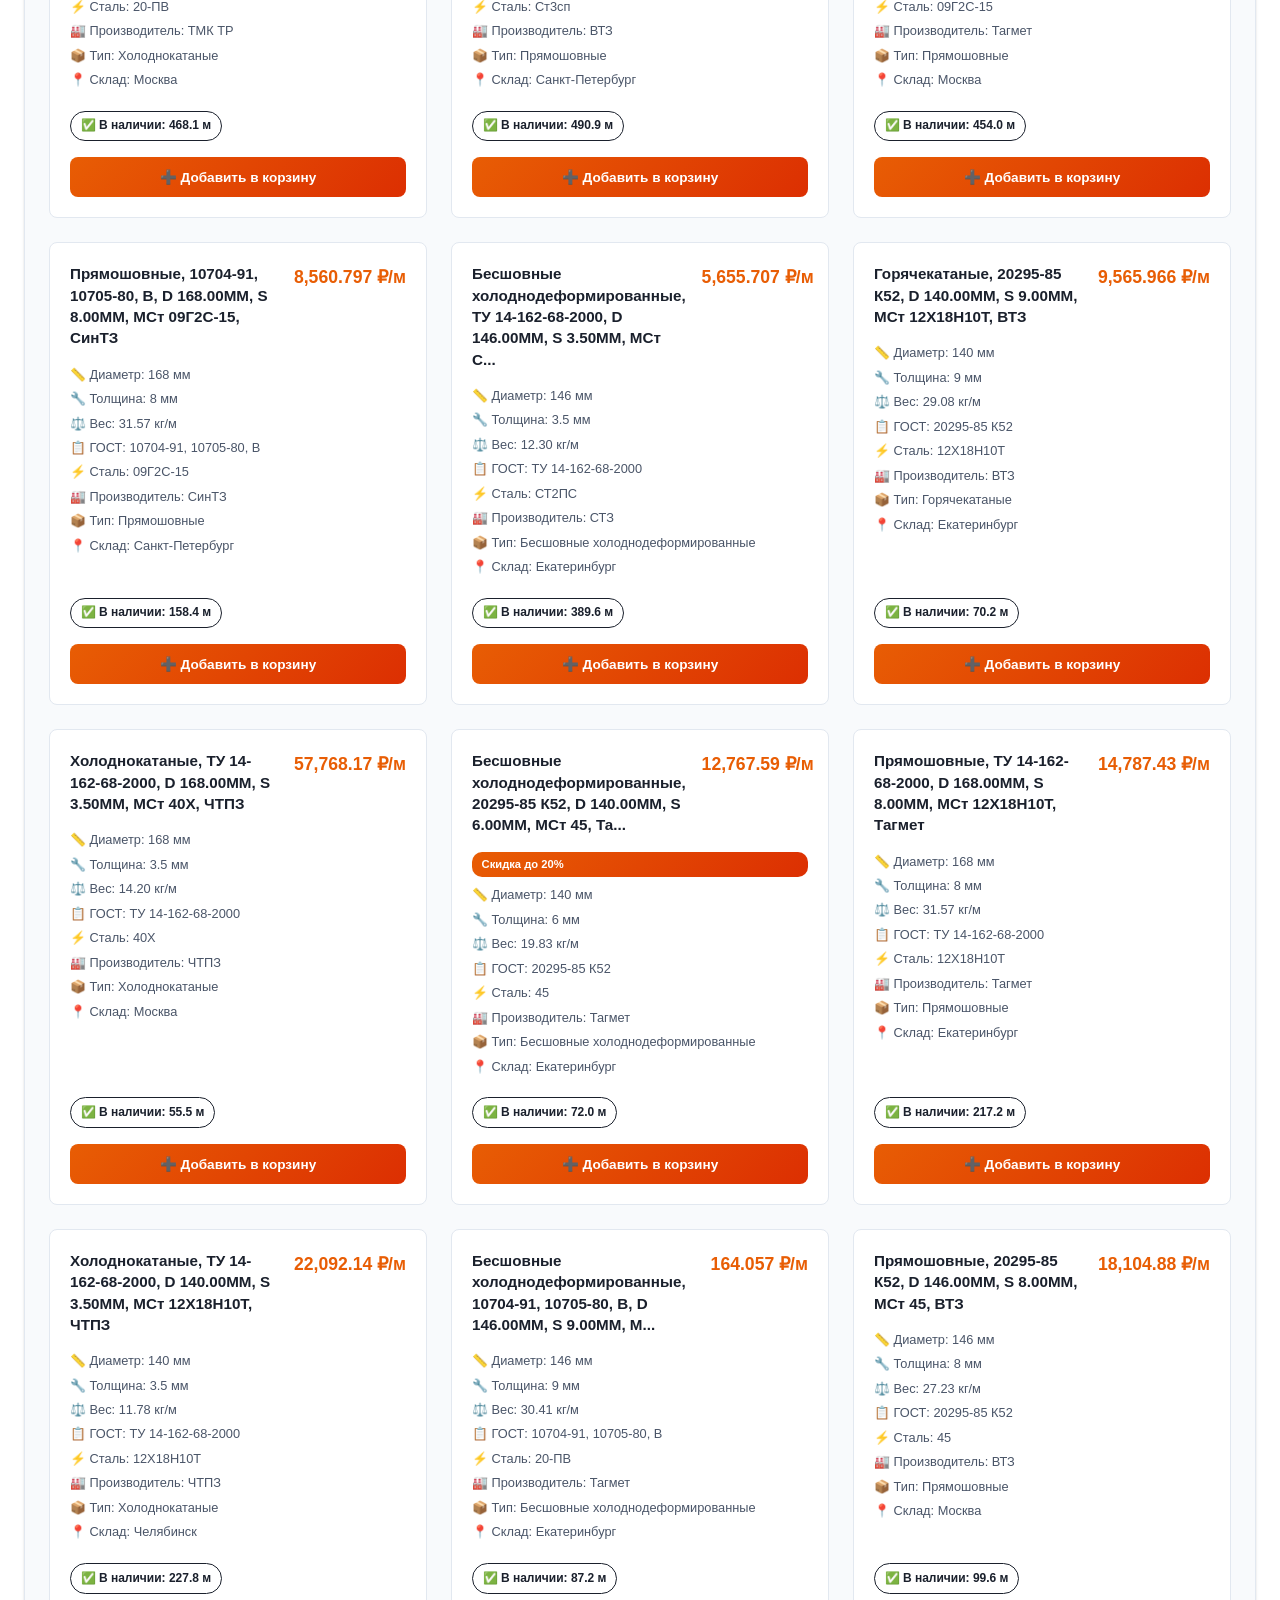
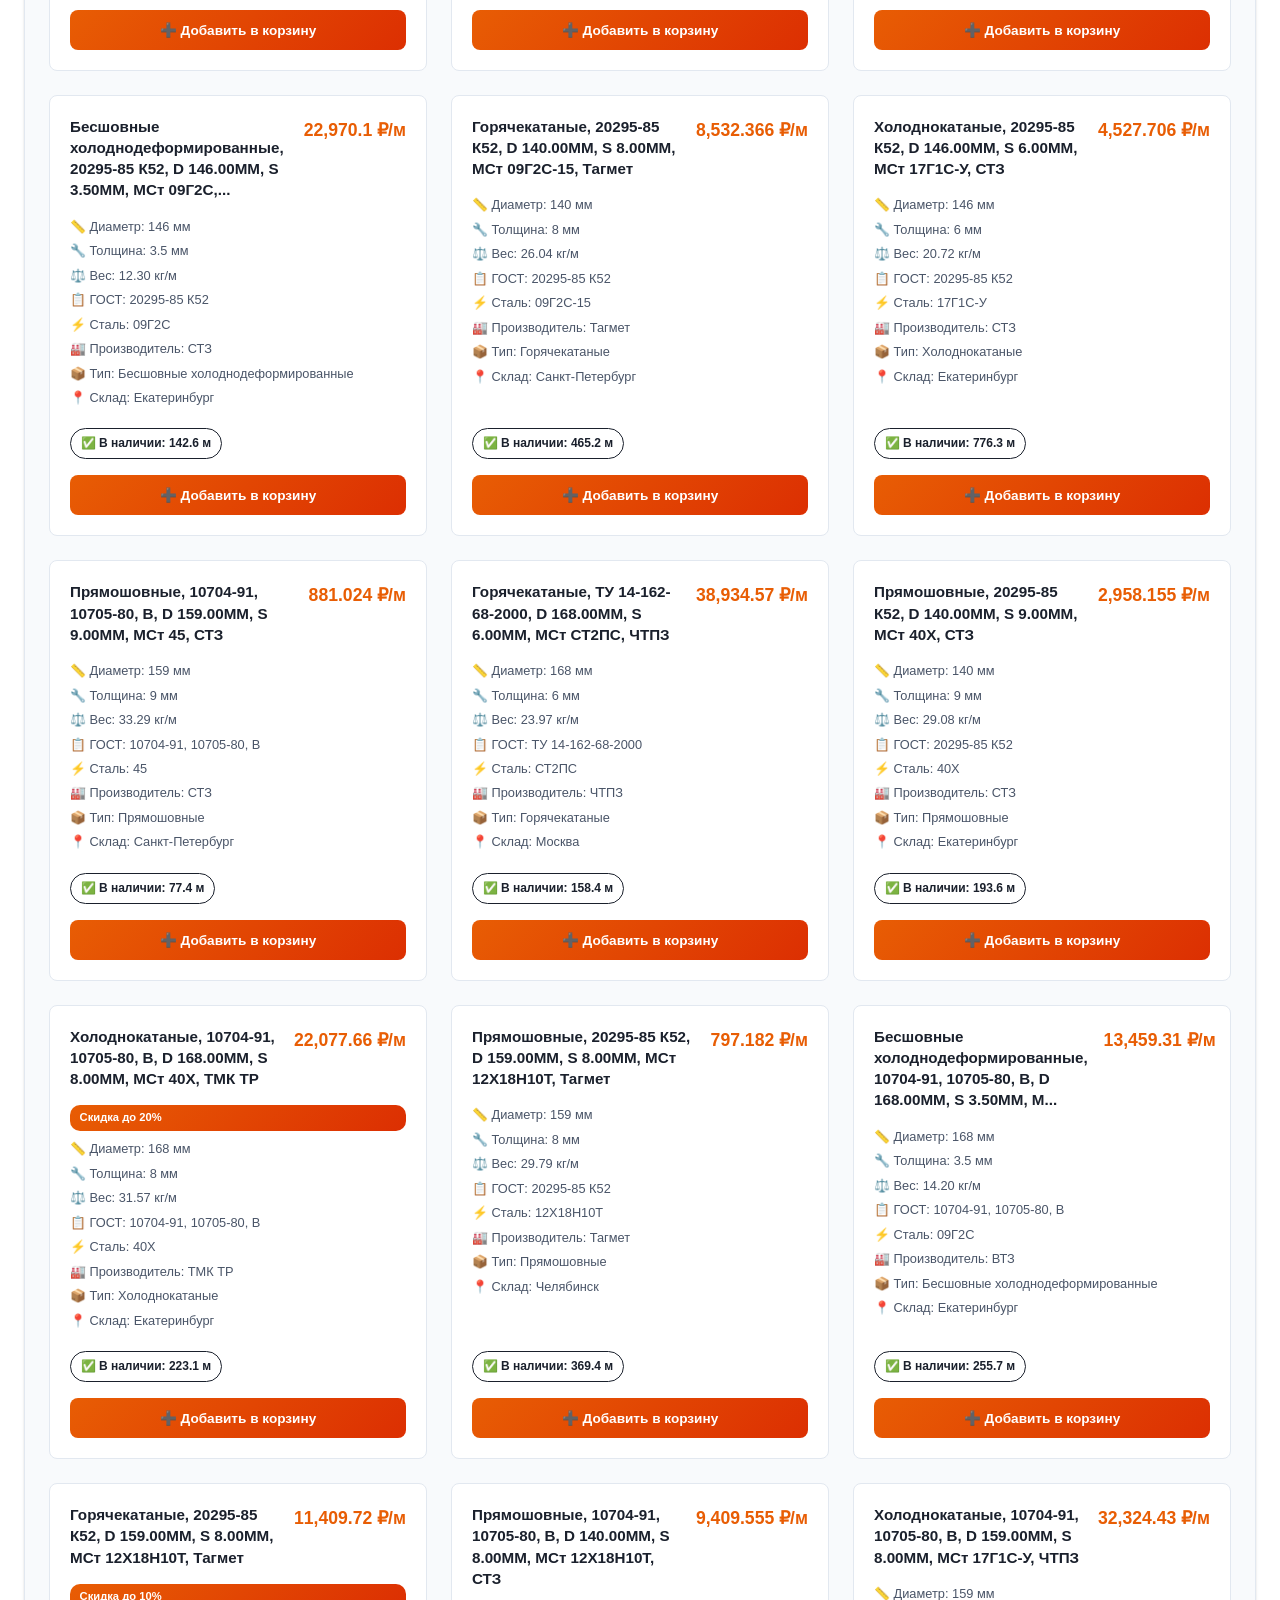
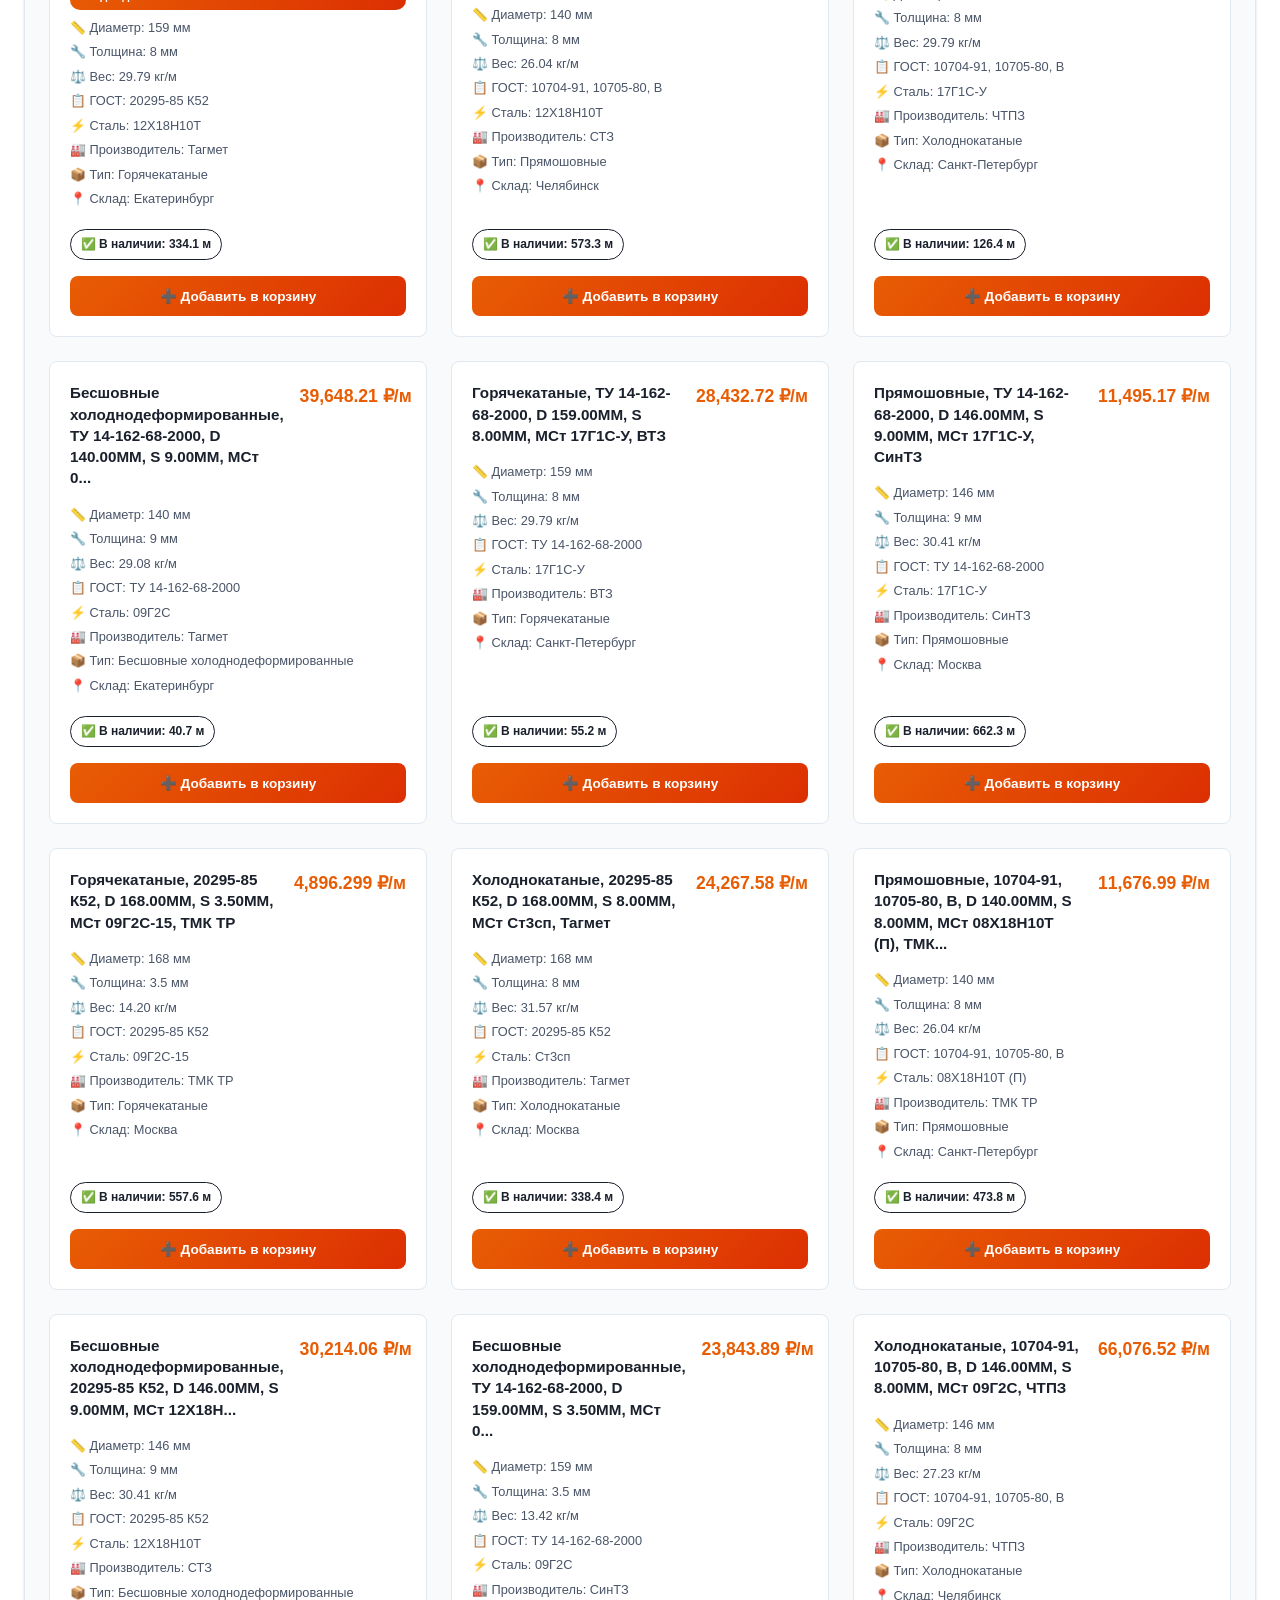
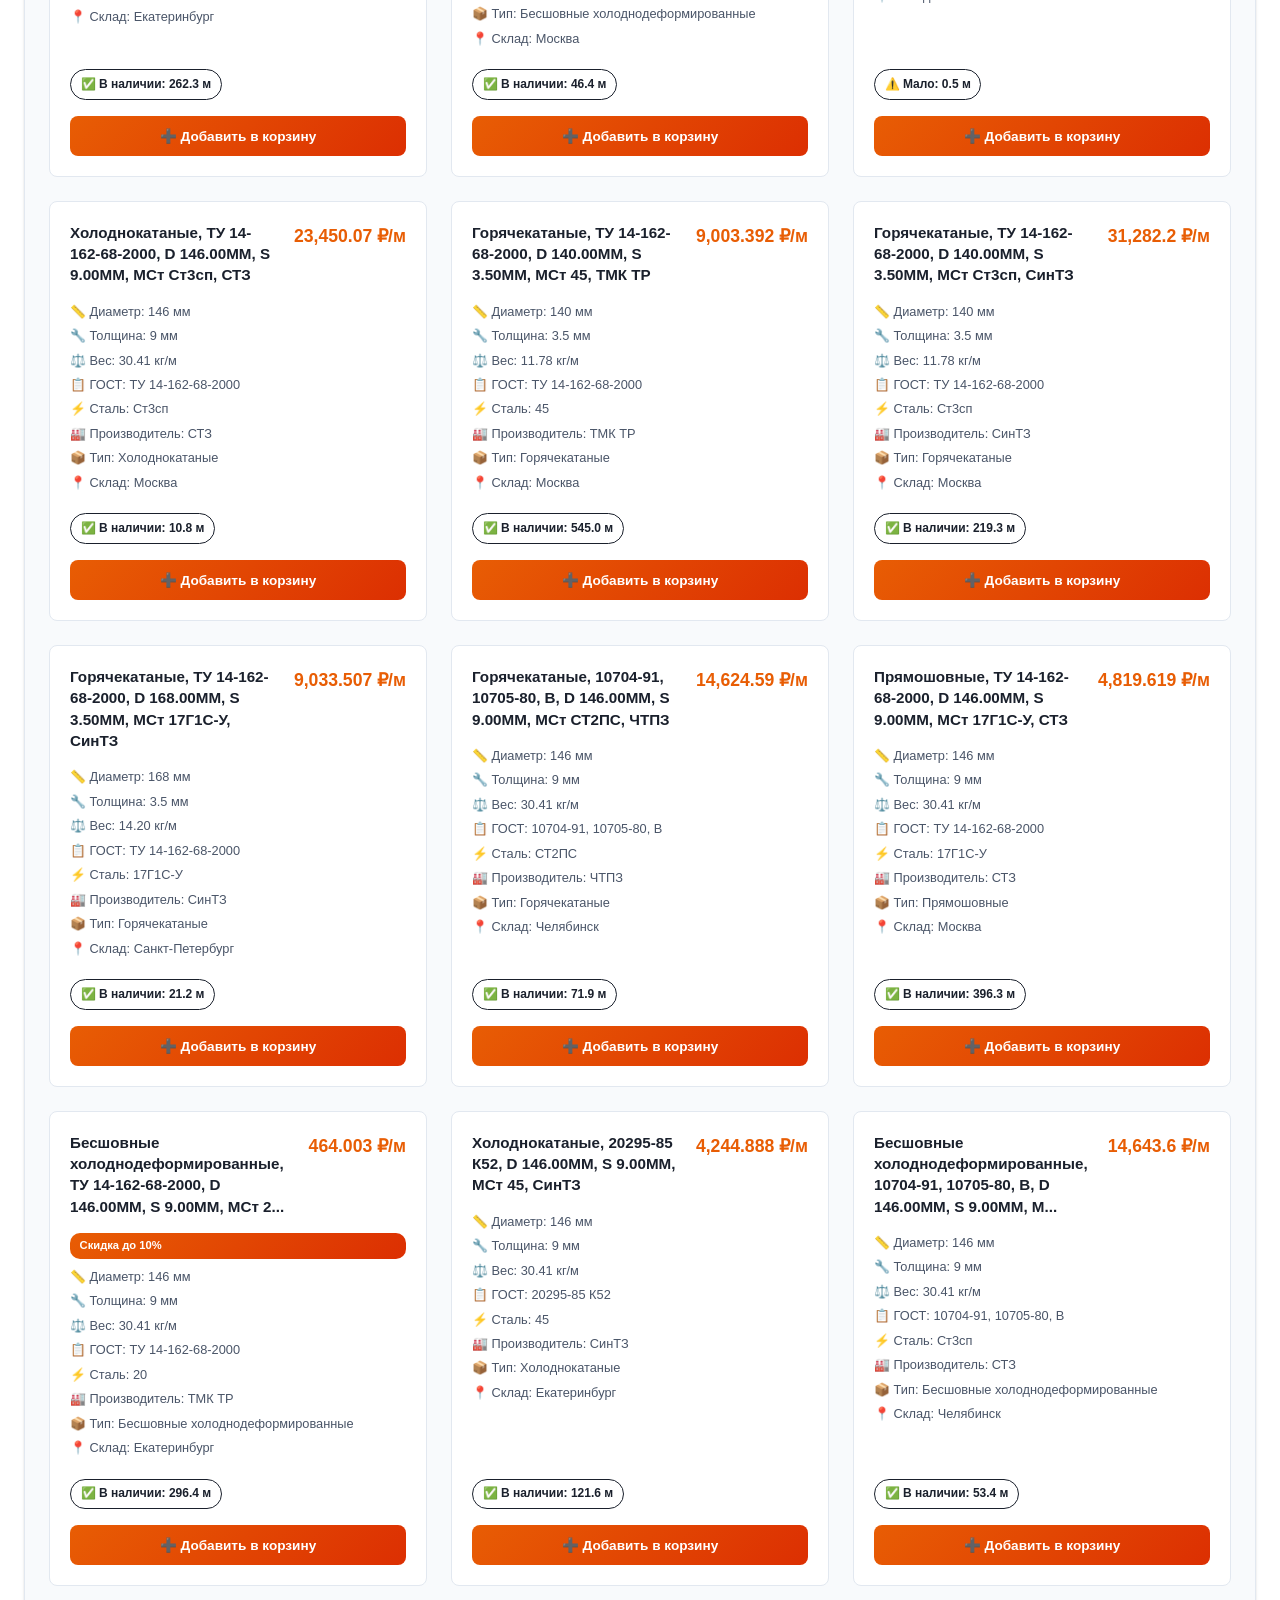
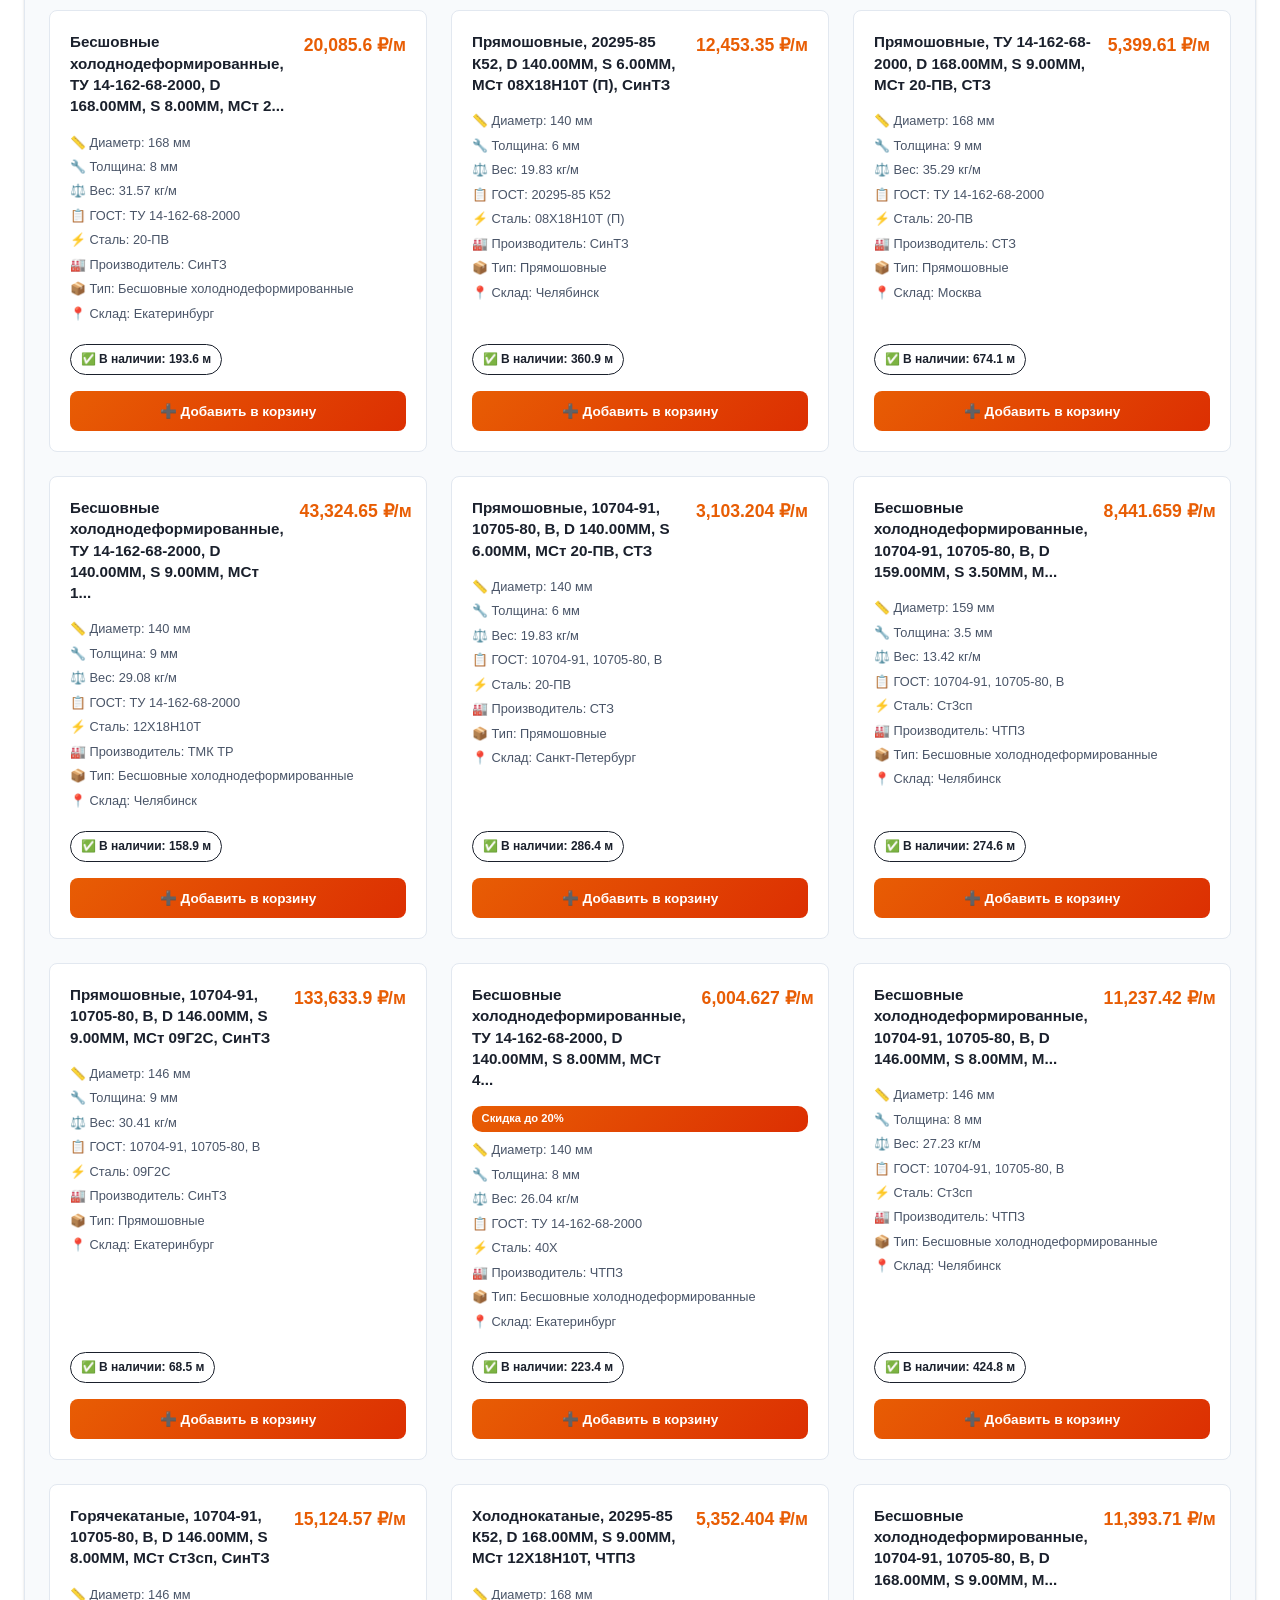
==== commit a6b2da02: "Update index.html" ====
--- a/index.html
+++ b/index.html
@@ -14,7 +14,7 @@
             <div class="header-content">
                 <div class="logo">
                     <img src="logo.png" alt="ТМК" class="logo-image">
-                    <h1>Трубная Металлургическая Компания</h1>
+                    <h1>ТМК</h1>
                 </div>
                 <div class="header-actions">
                     <button class="theme-toggle" id="themeToggle">
@@ -258,12 +258,20 @@
                         <div class="form-group">
                             <label>🏢 Компания</label>
                             <input type="text" id="customerCompany" 
-                                   placeholder="Название вашей компании">
+                                placeholder="Название вашей компании">
+                        </div>
+                        <div class="form-group">
+                            <label>📊 ИНН</label>
+                            <input type="text" id="customerINN" 
+                                placeholder="10 или 12 цифр"
+                                pattern="\d{10}|\d{12}"
+                                maxlength="12"
+                                oninput="app.validateField(this)">
                         </div>
                         <div class="form-group">
                             <label>📍 Адрес доставки</label>
                             <textarea id="deliveryAddress" 
-                                      placeholder="Город, улица, дом, квартира"></textarea>
+                                    placeholder="Город, улица, дом, квартира"></textarea>
                         </div>
                         <div class="form-group">
                             <label>💬 Комментарий к заказу</label>
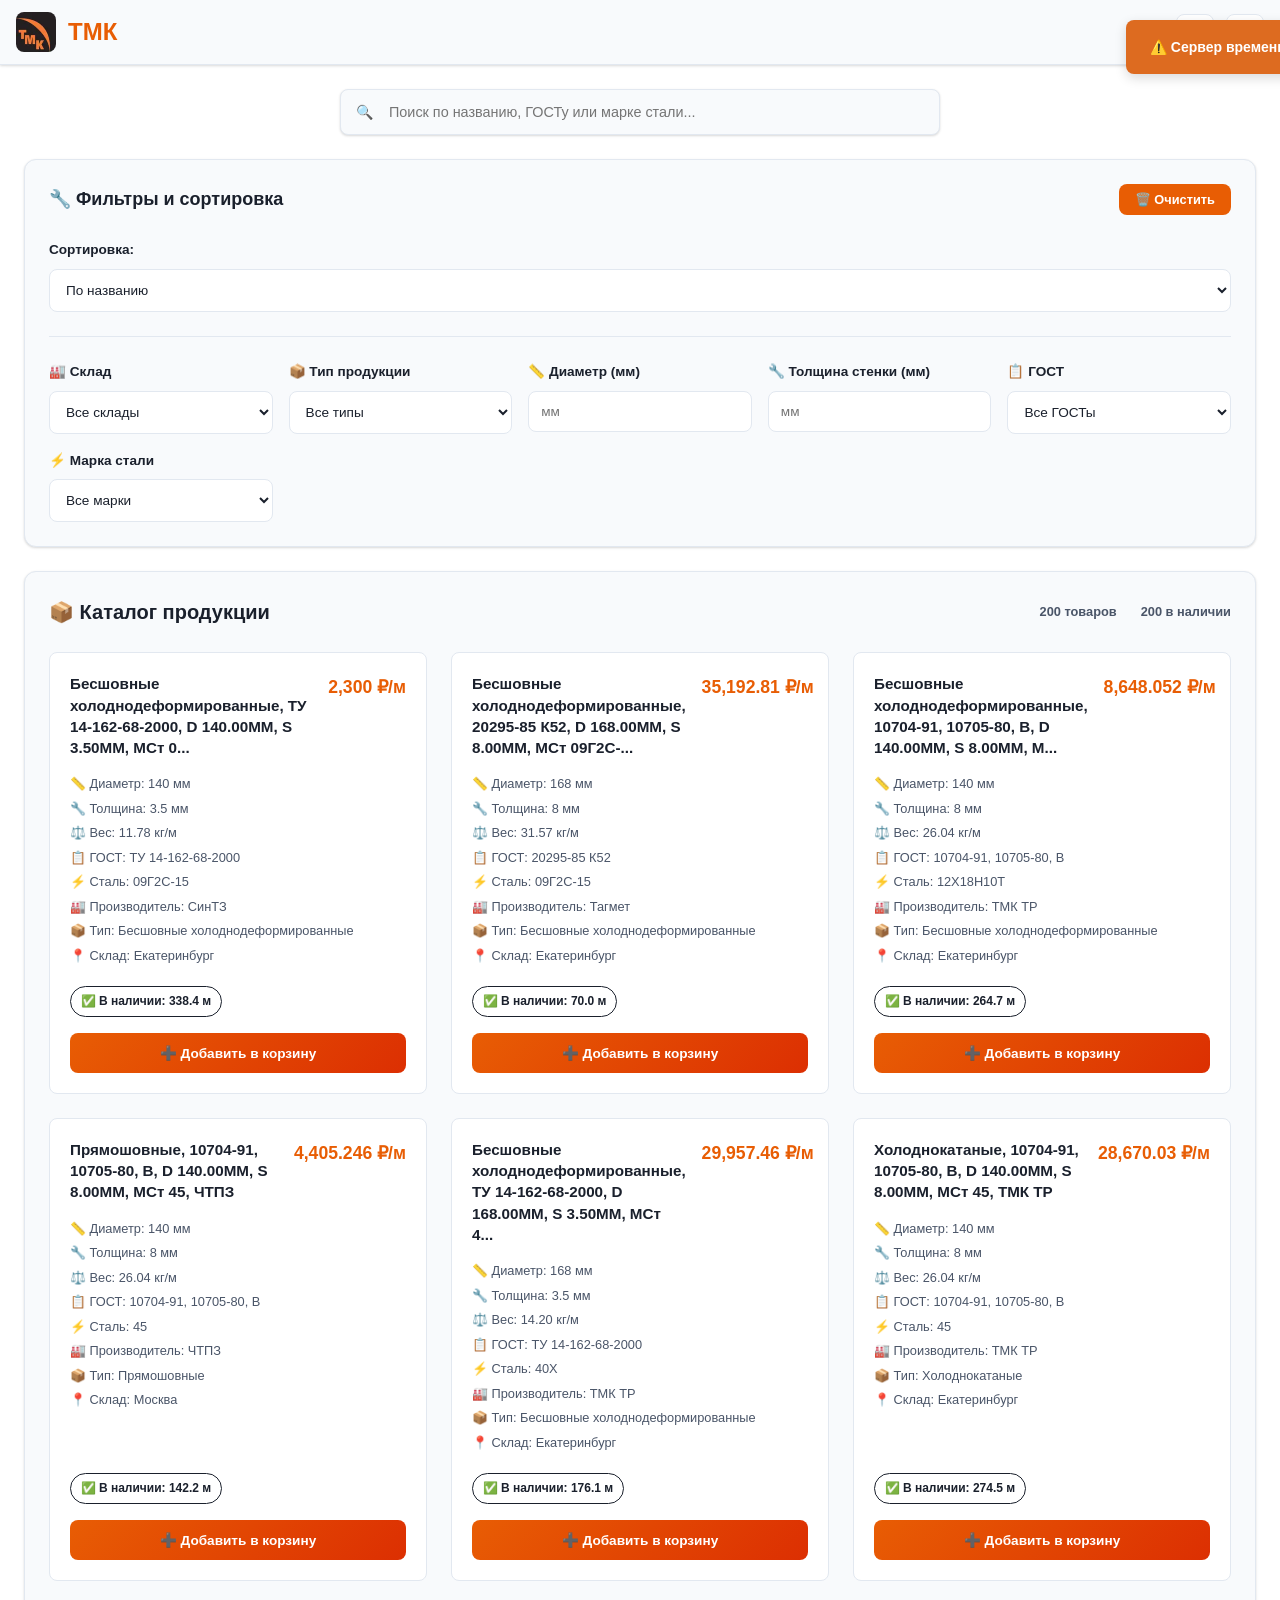
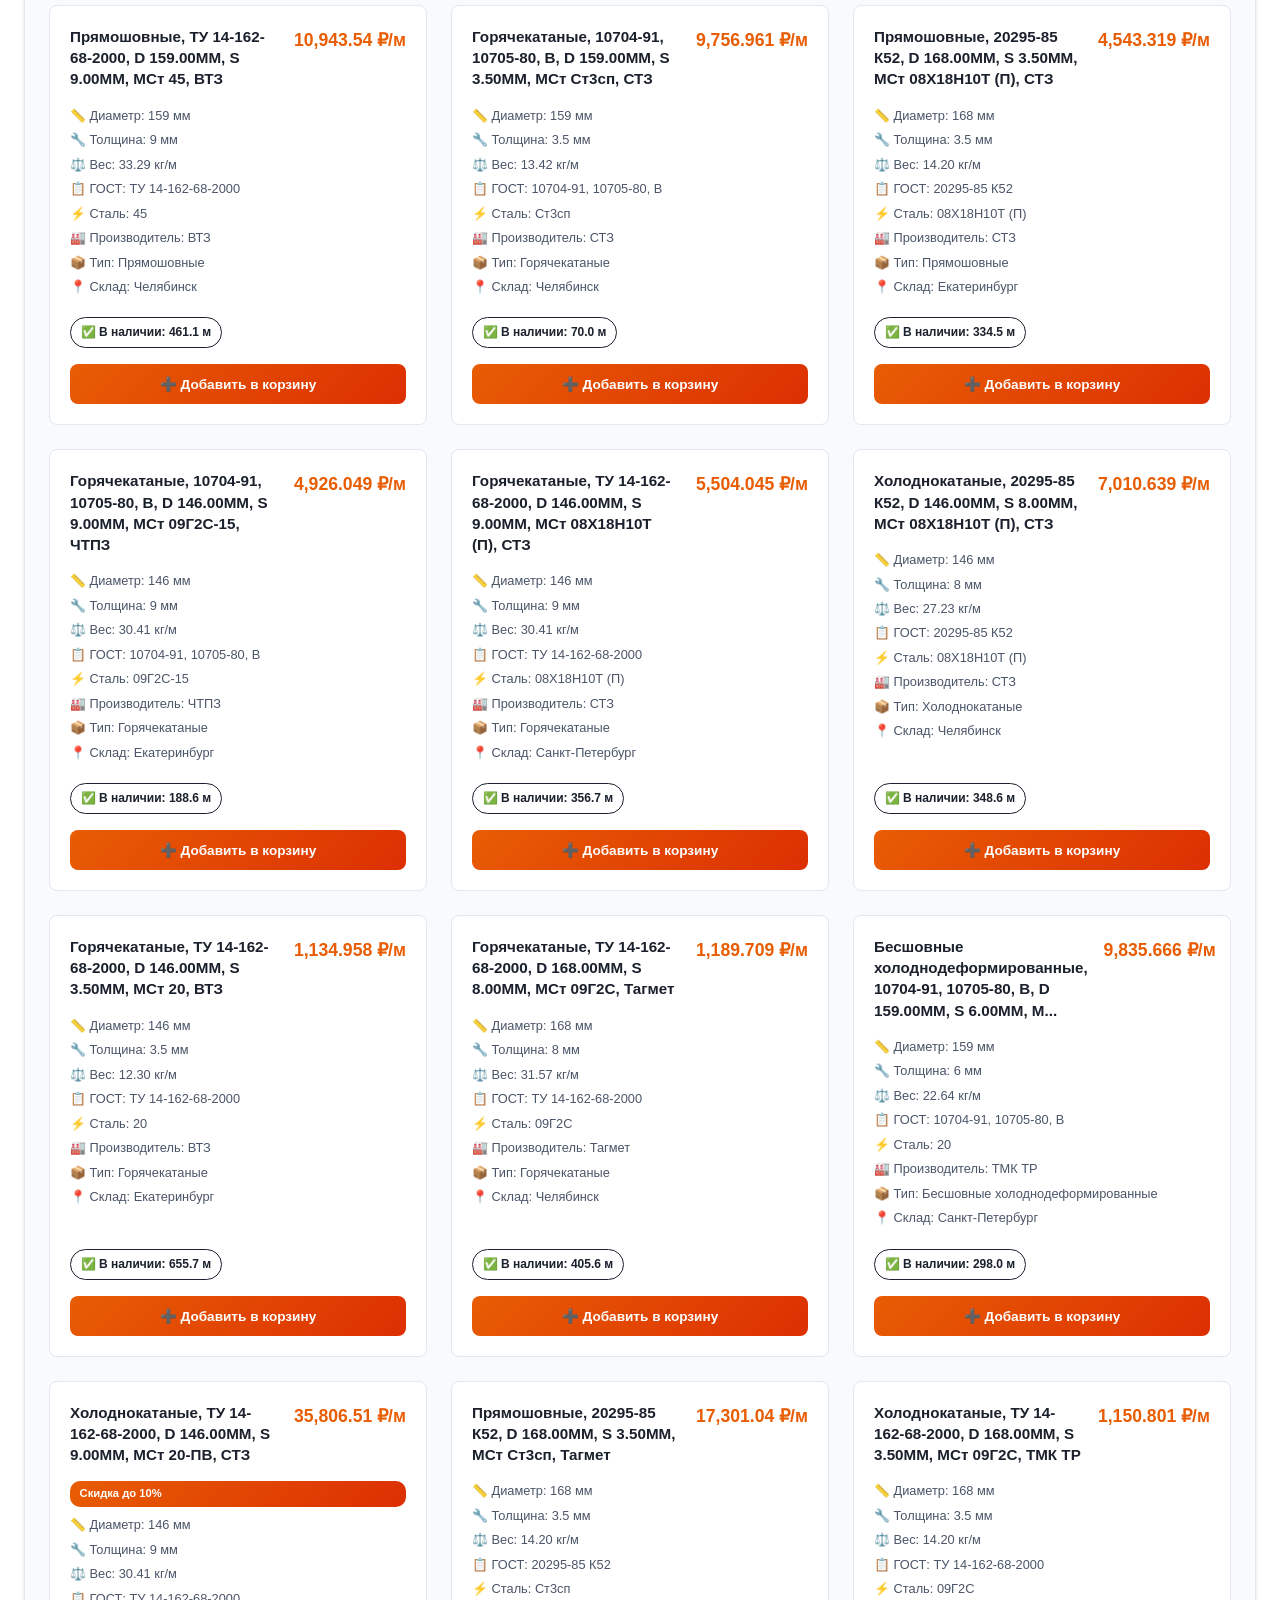
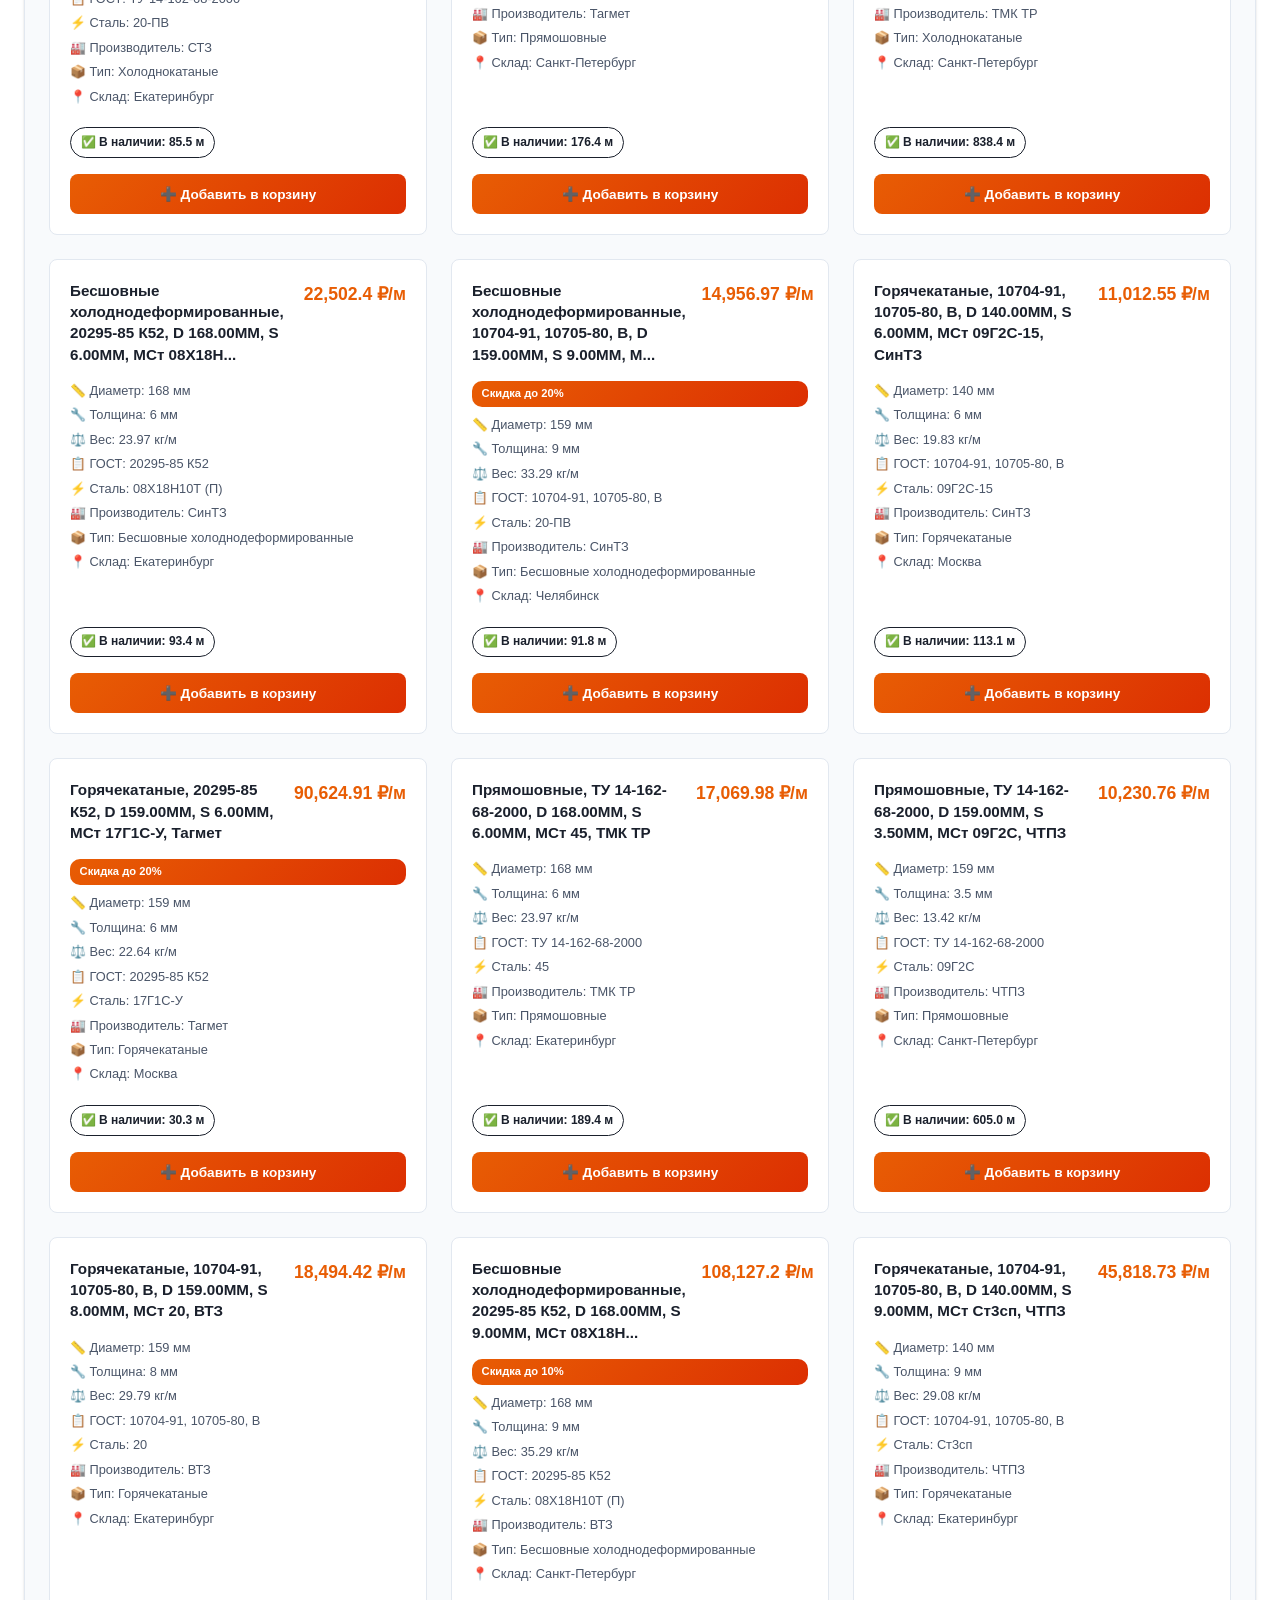
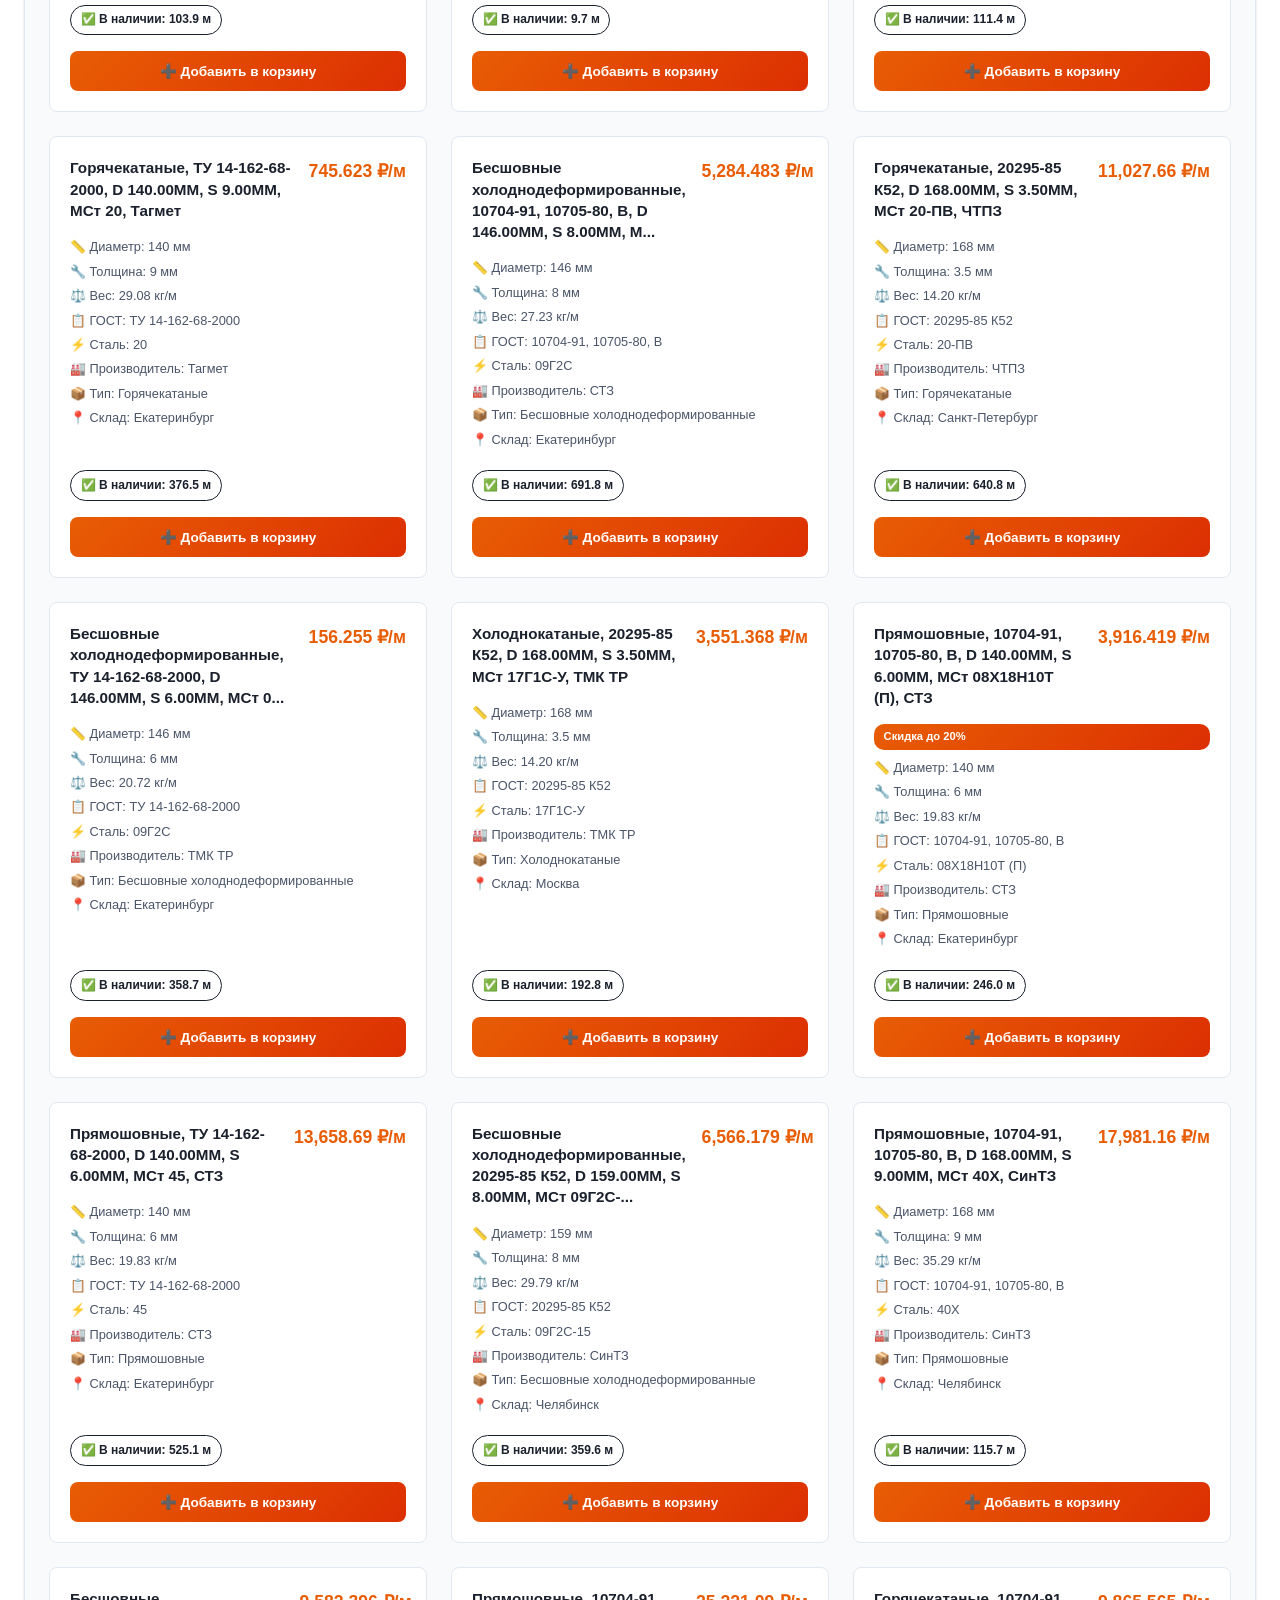
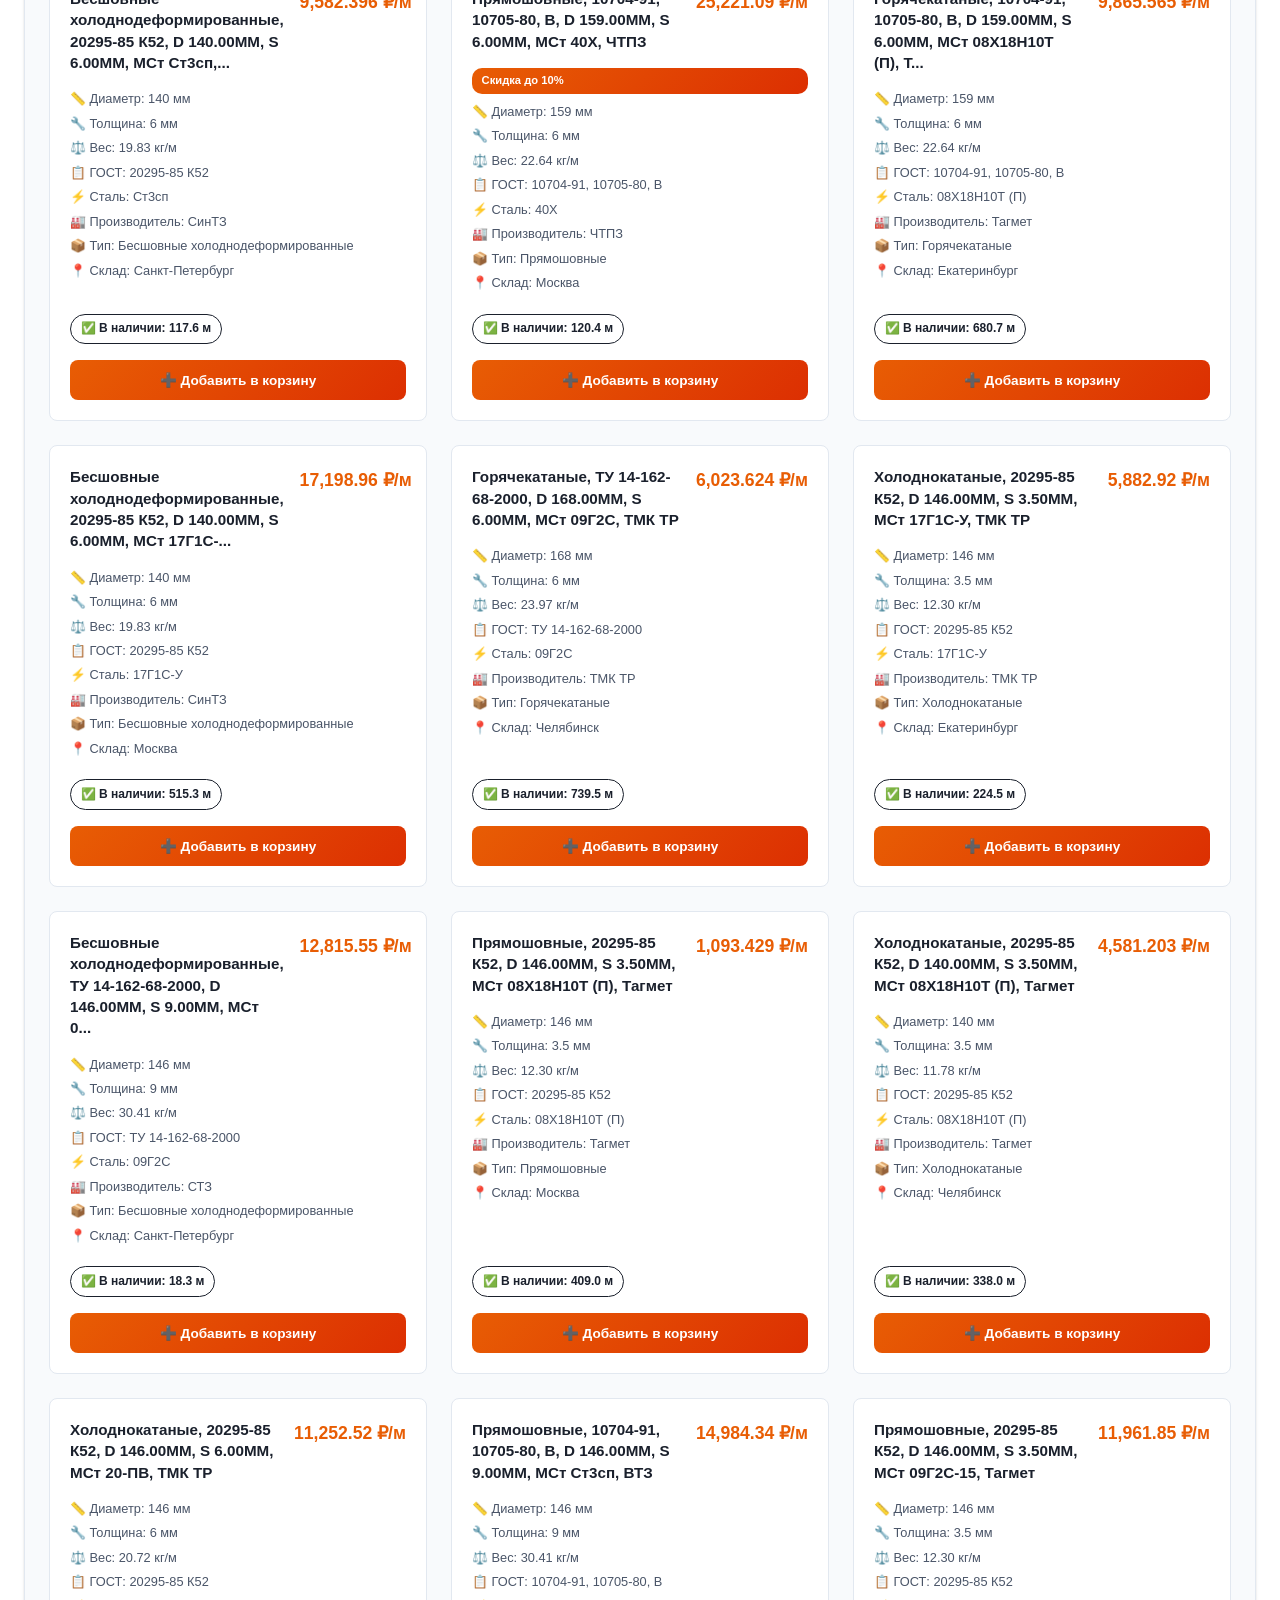
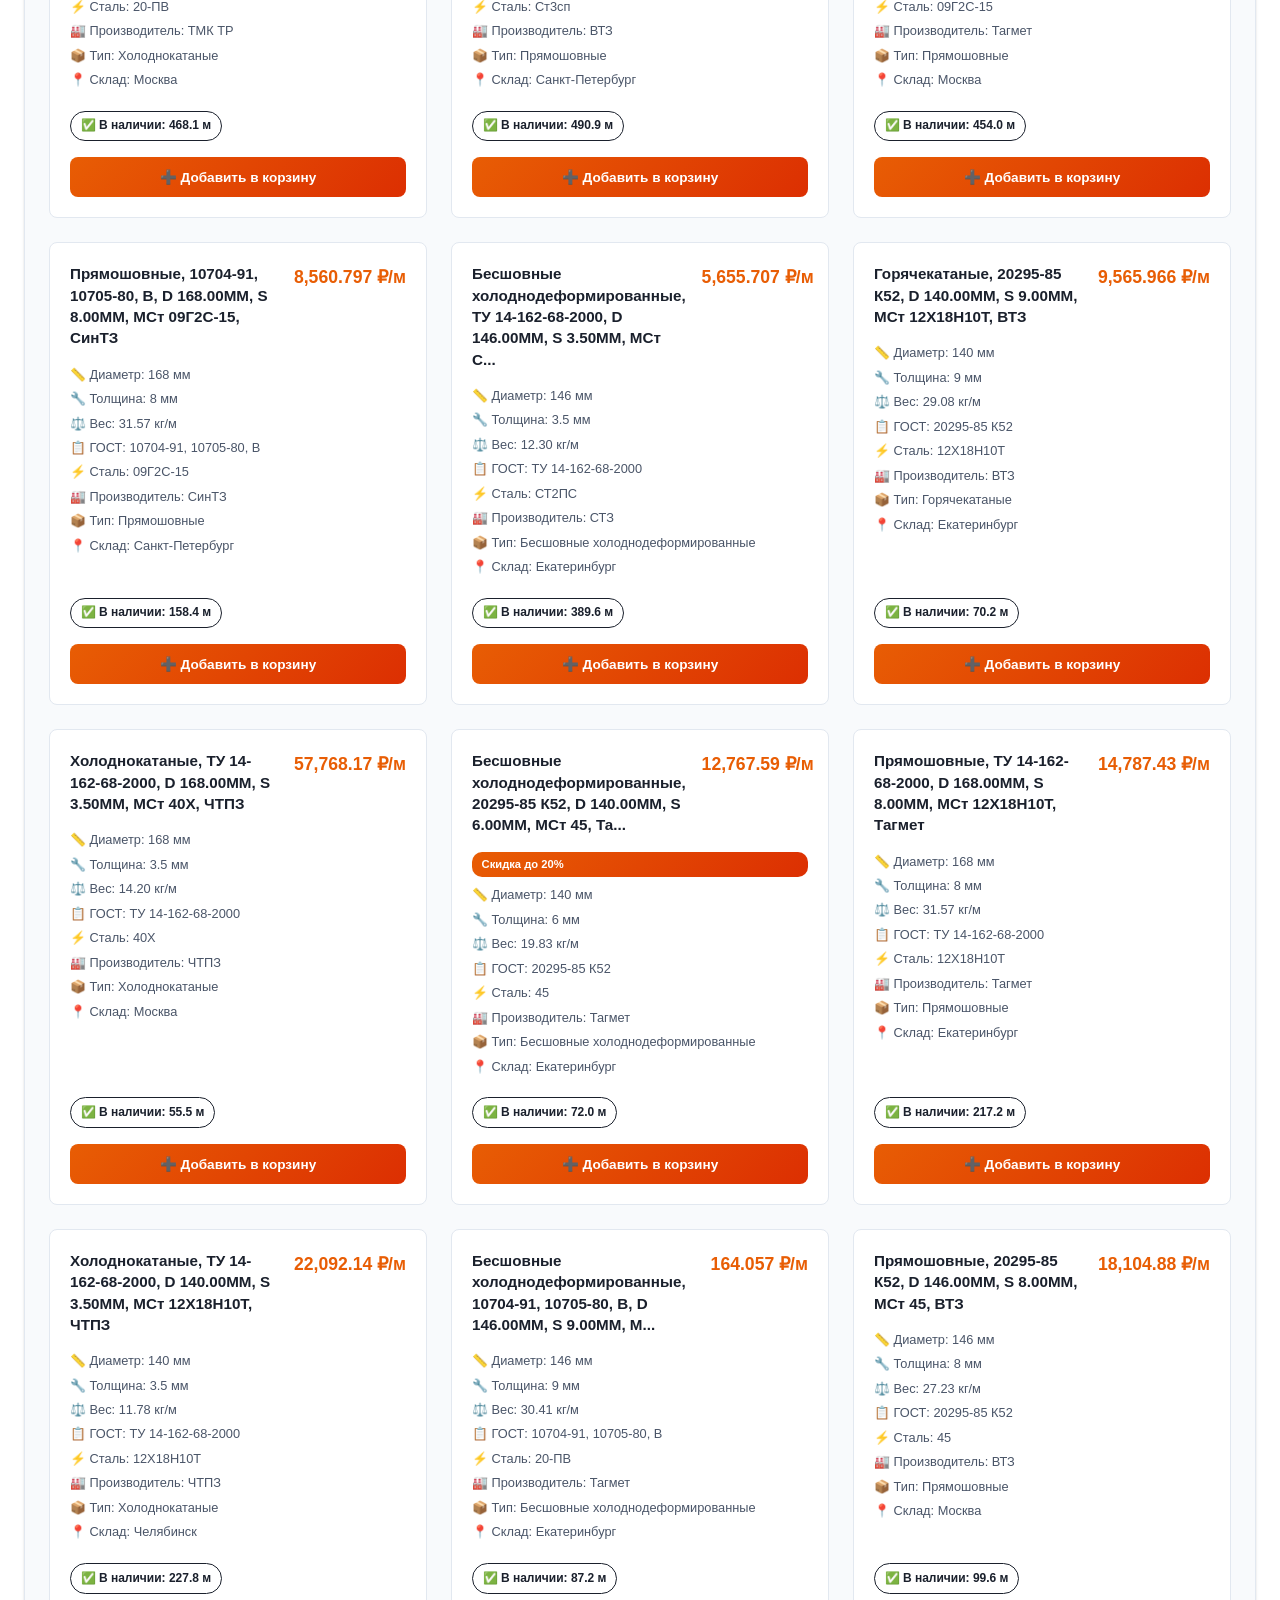
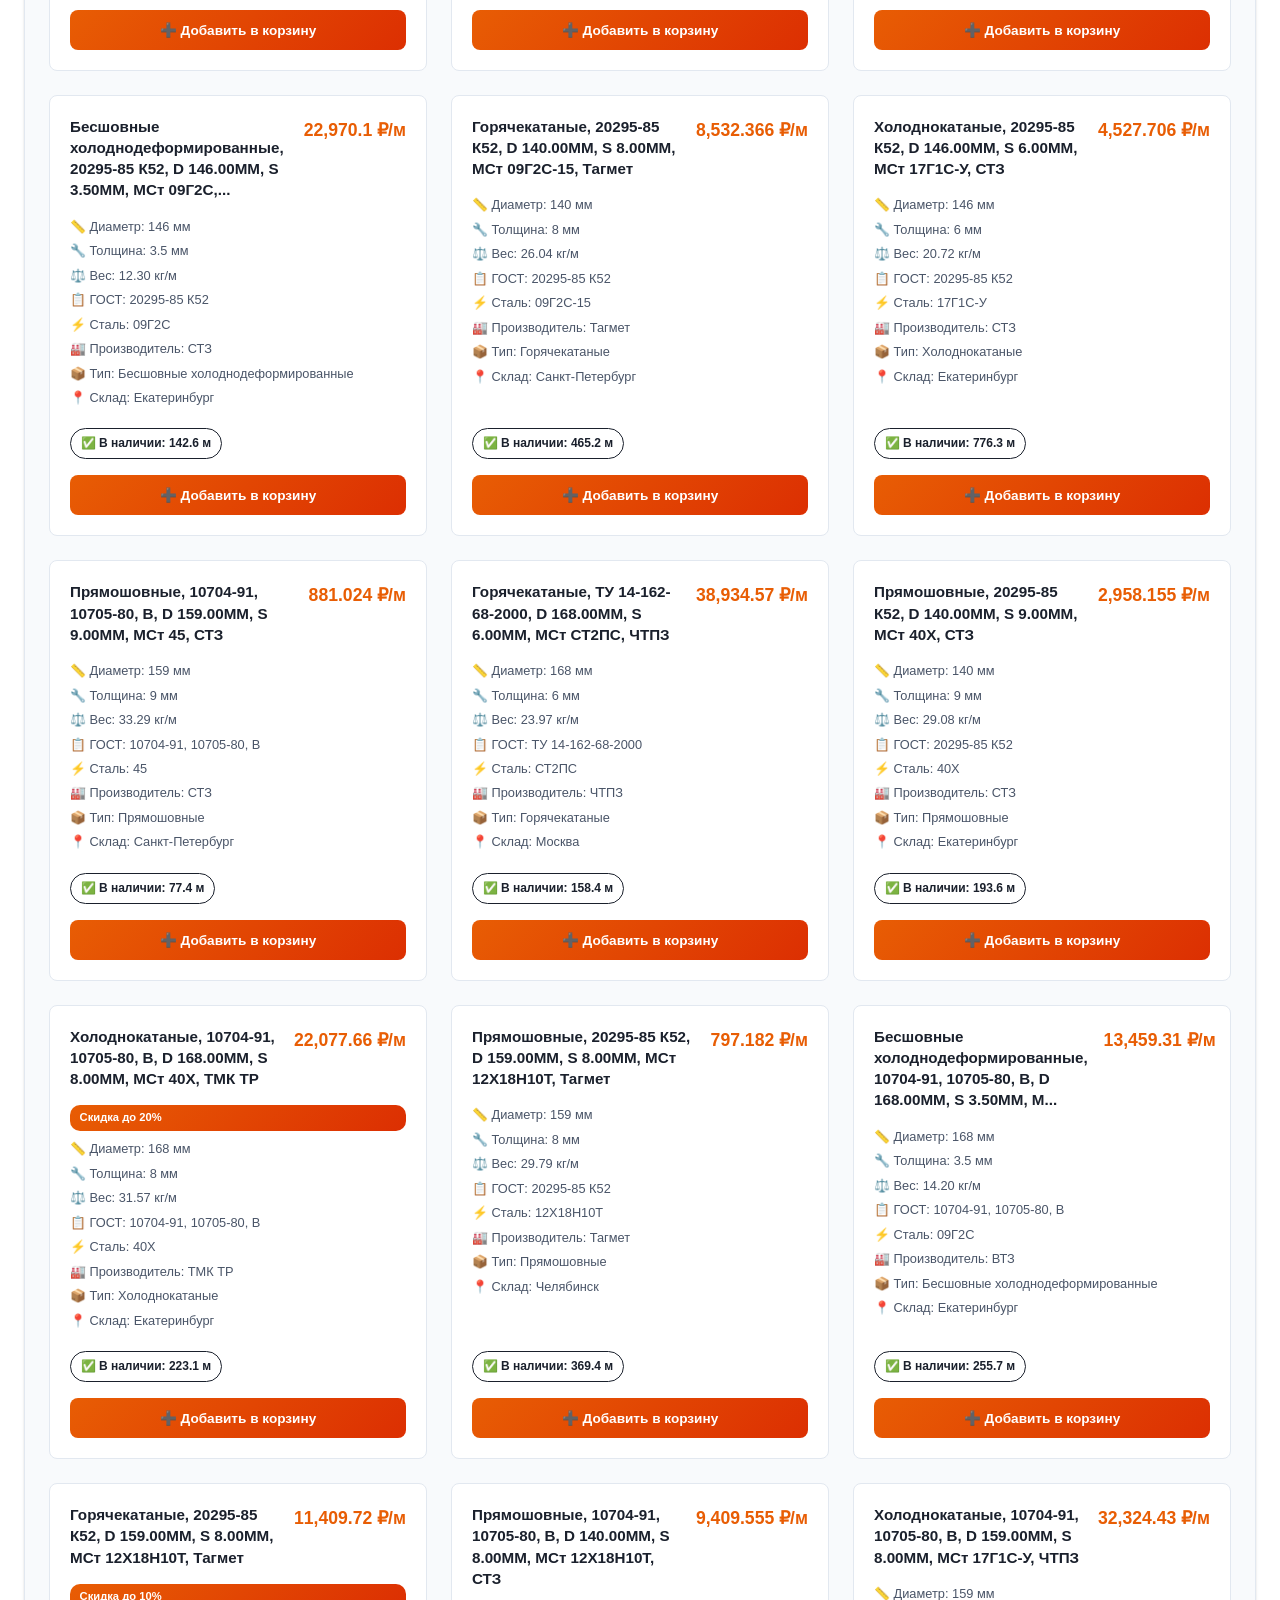
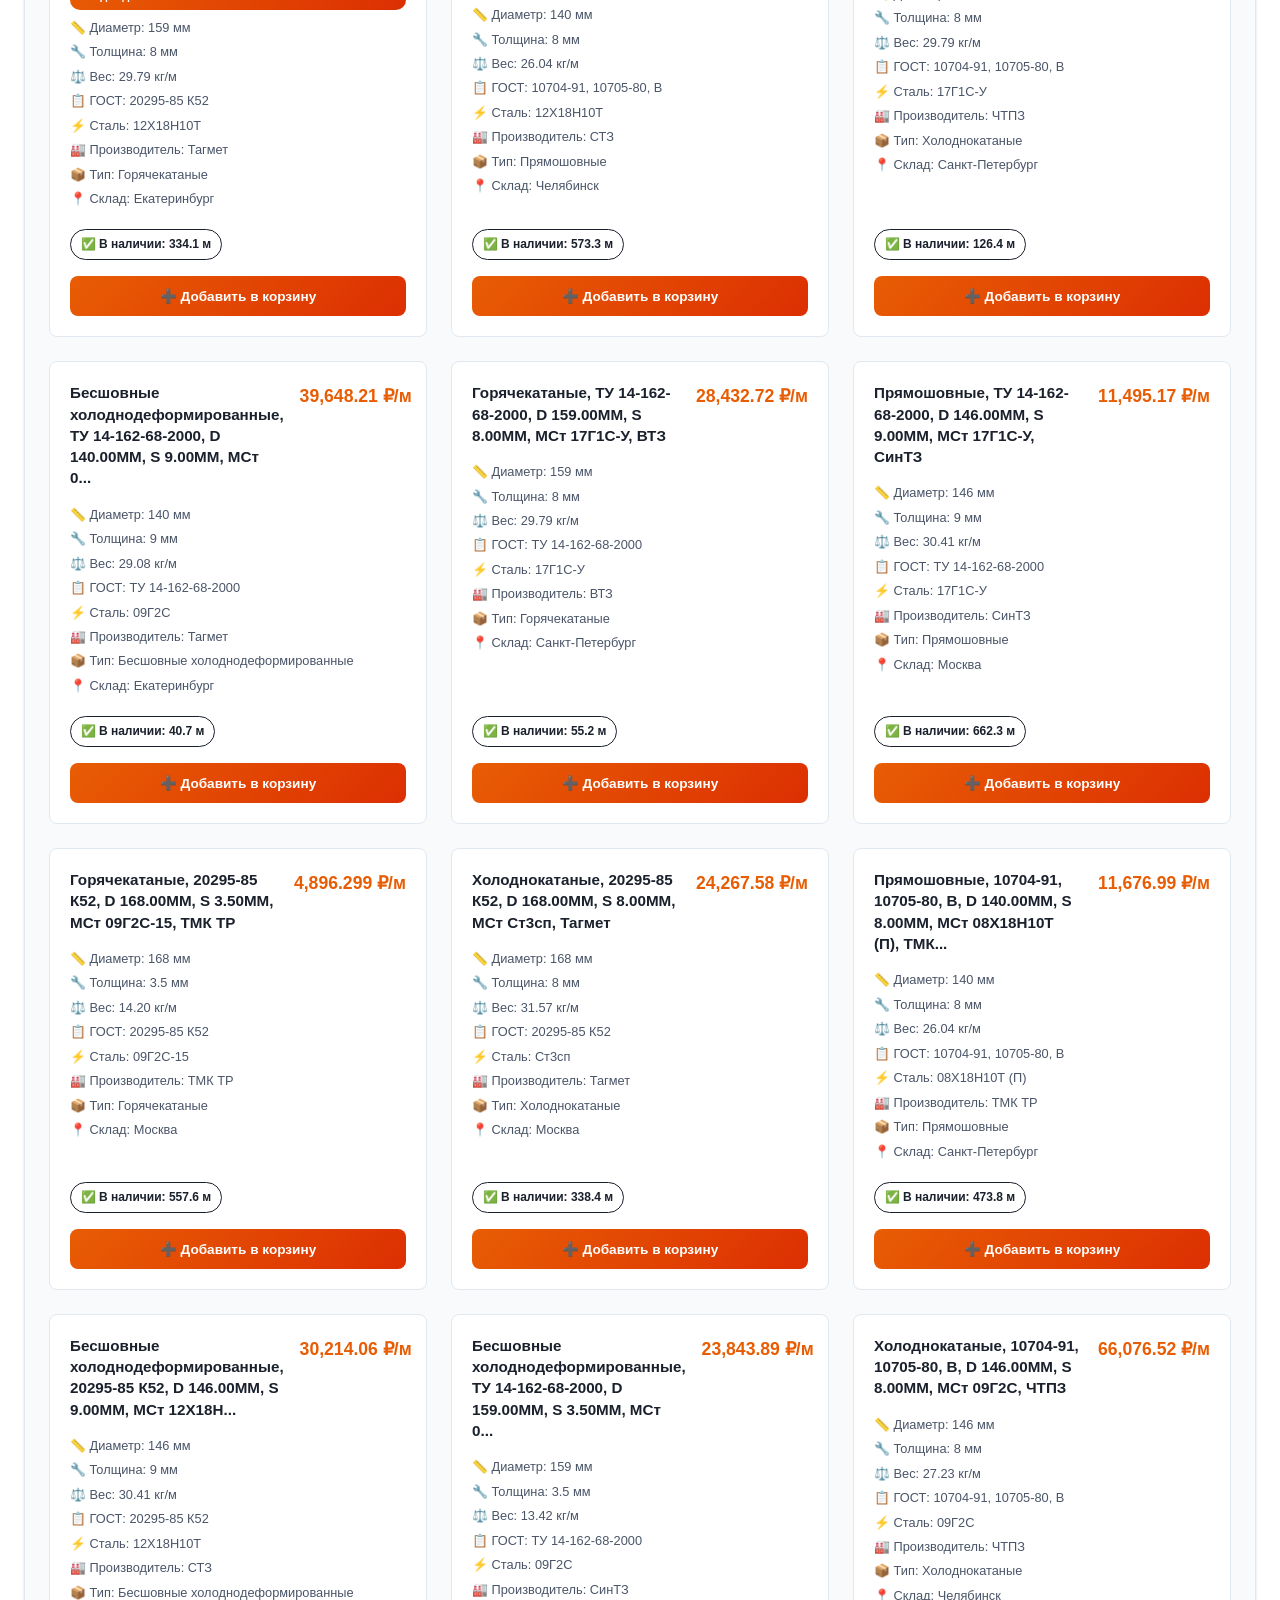
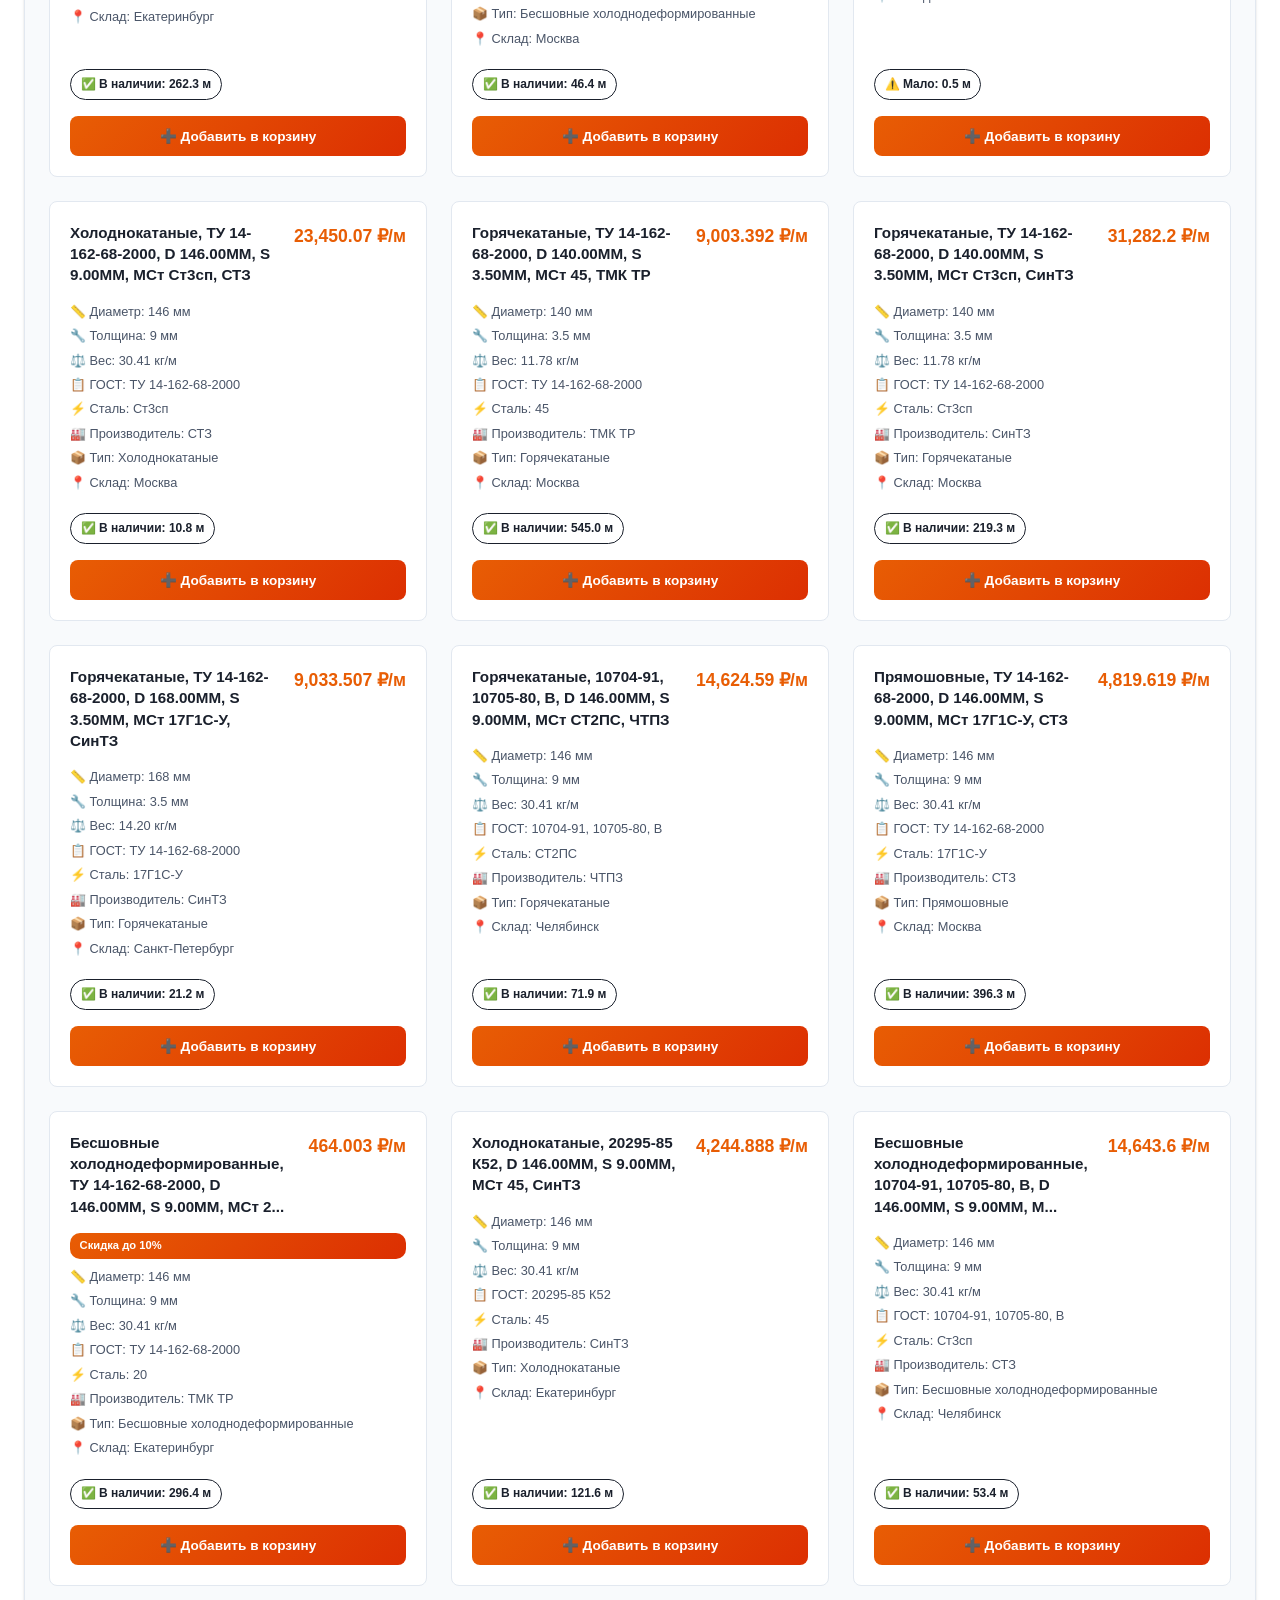
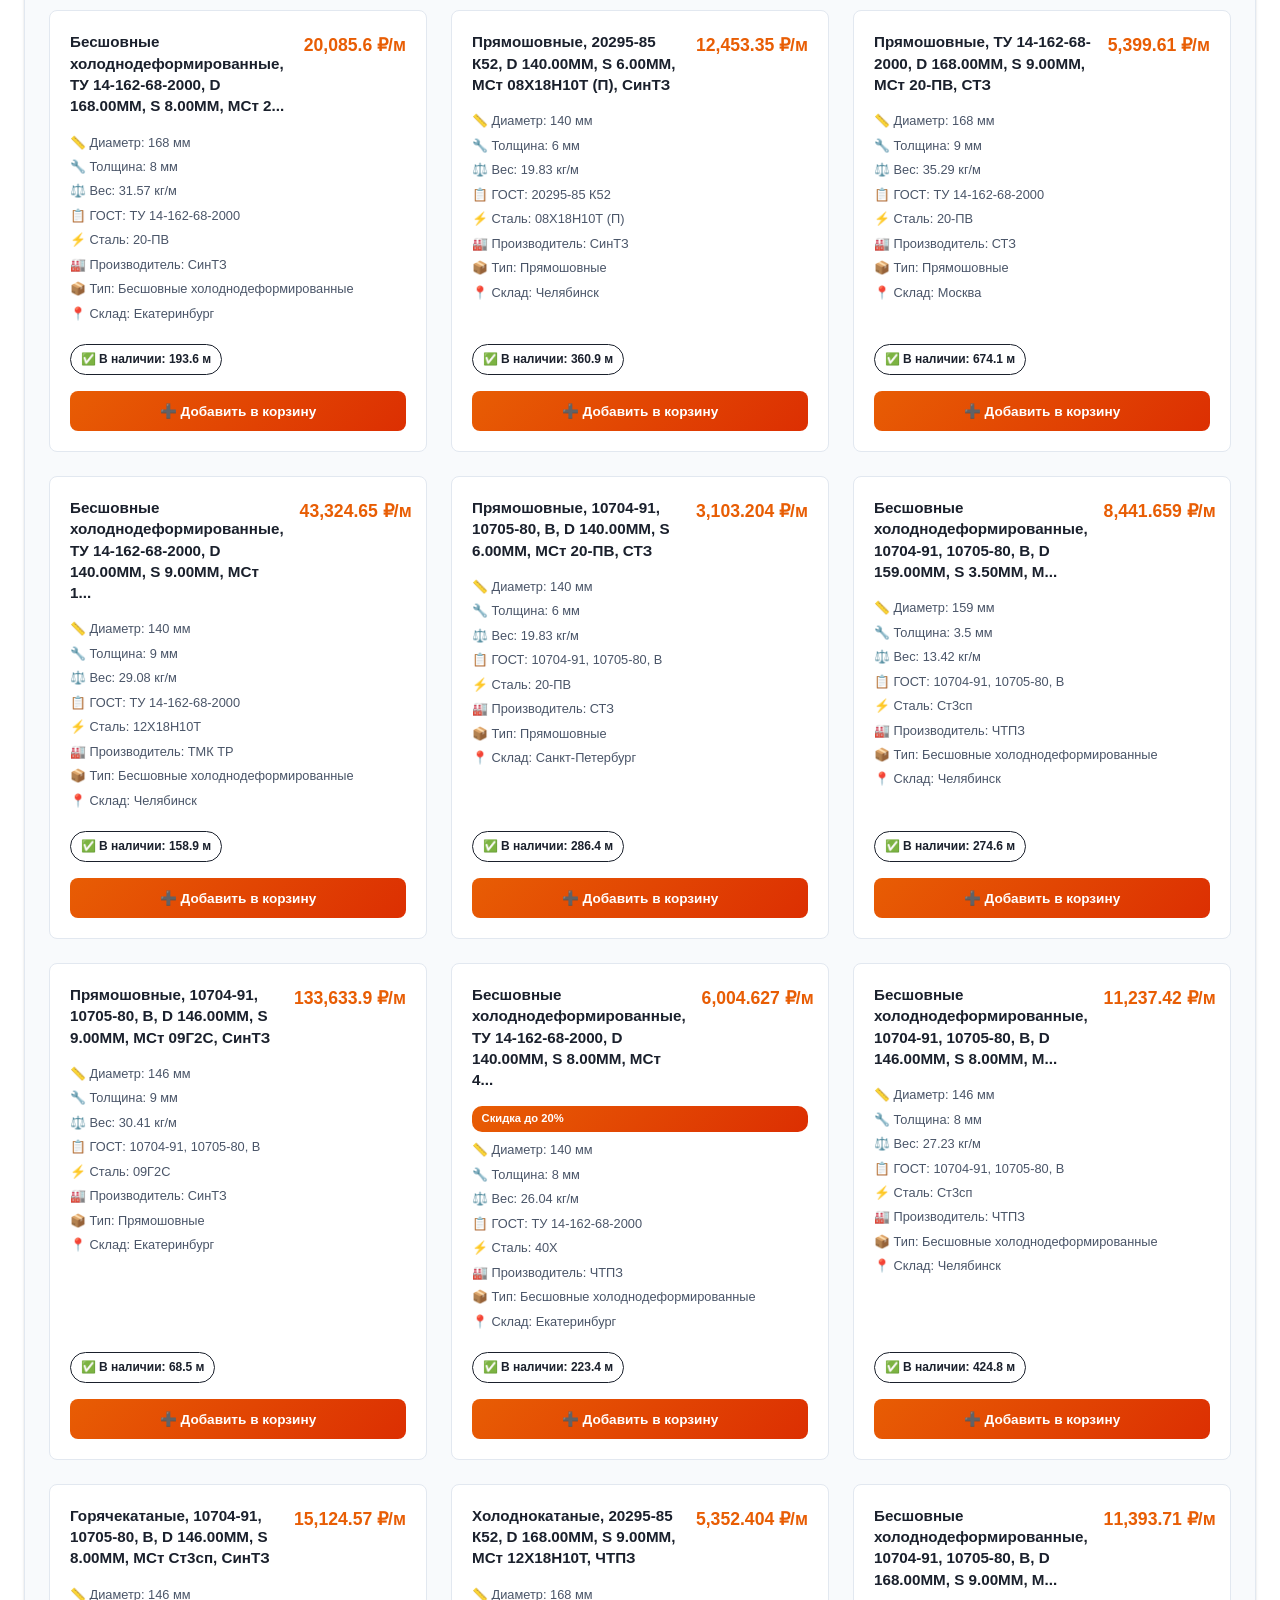
==== commit 8782ad2c: "Update index.html" ====
--- a/index.html
+++ b/index.html
@@ -233,6 +233,7 @@
             <div class="modal-content">
                 <div class="modal-header">
                     <h3>🚀 Оформление заказа</h3>
+                    <h4><i>Скачайте json-файл и отправьте его в бота. Файл будет автоматически проверен и заказ будет подтвержден.</i></h4>
                     <button class="close-modal" id="closeCheckoutModal">×</button>
                 </div>
                 <div class="modal-body">
@@ -357,3 +358,4 @@
     <script src="script.js"></script>
 </body>
 </html>
+
--- a/styles.css
+++ b/styles.css
@@ -1192,4 +1192,3 @@
         width: 100%;
     }
 }
-
